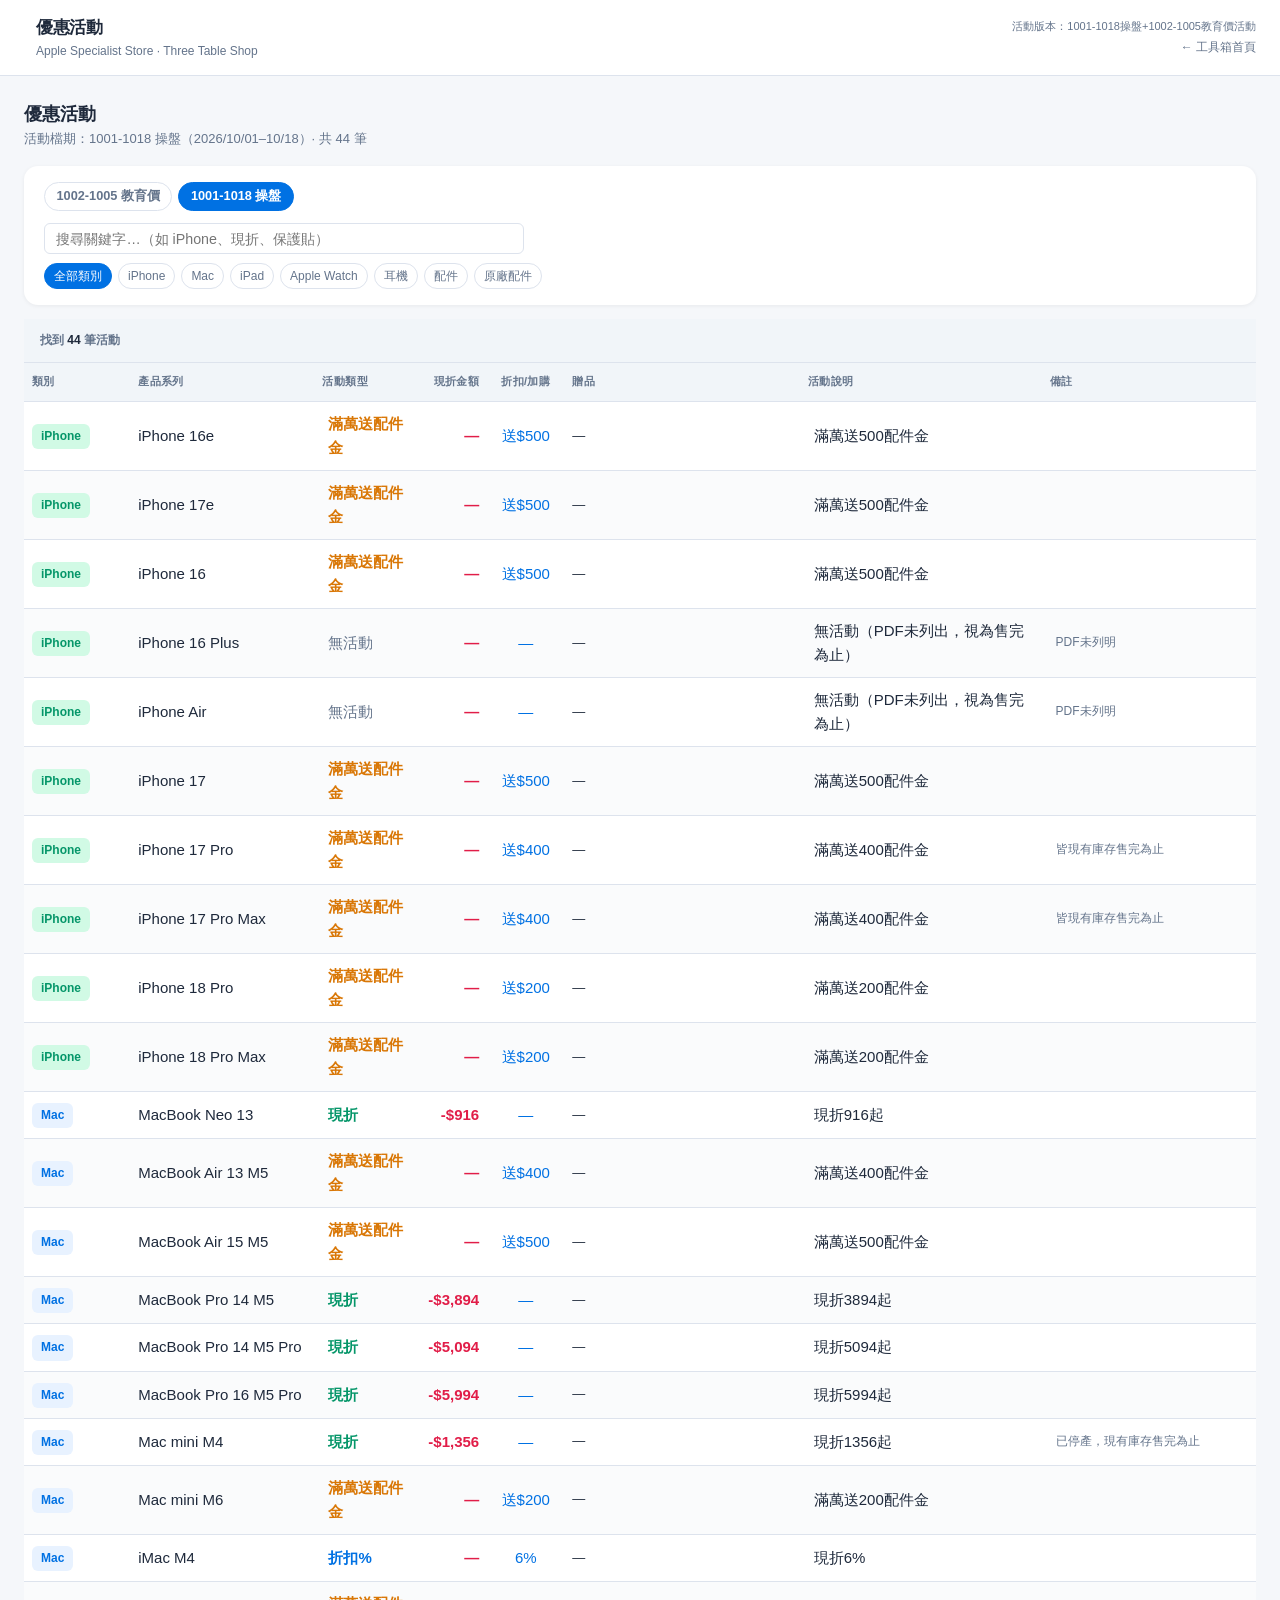
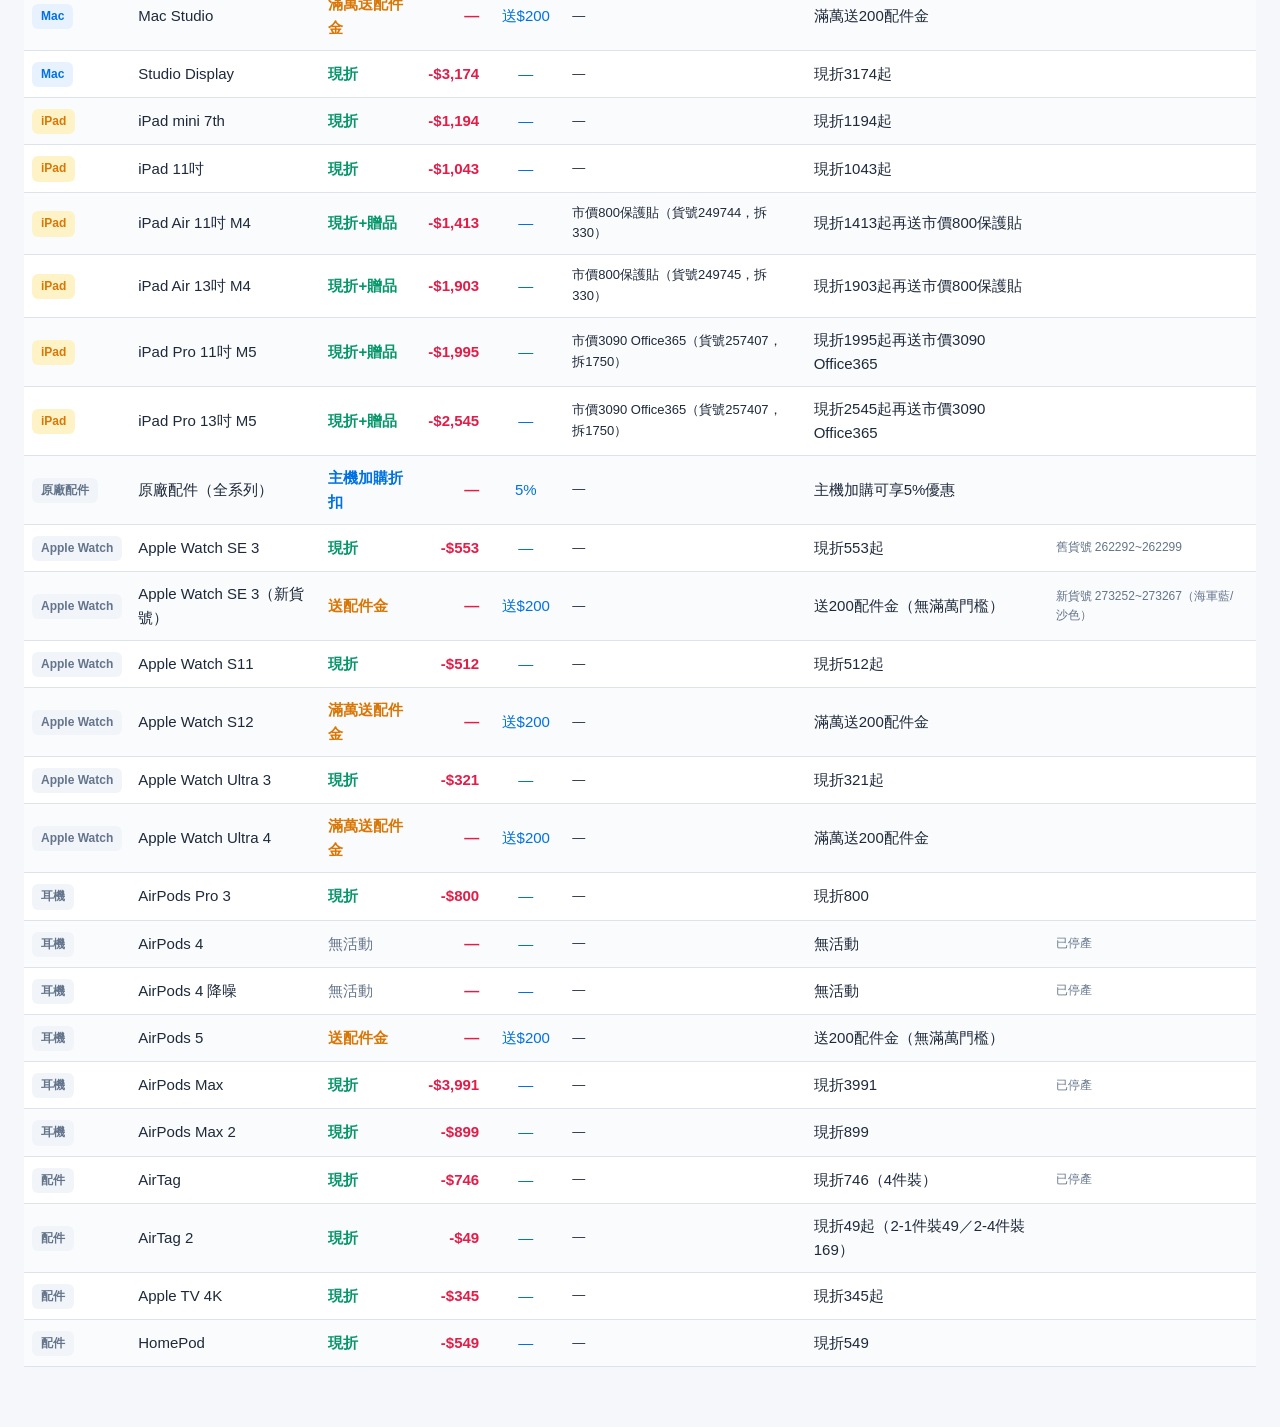
==== activity.html @ 80ce28b4 "活動頁切換檔期加入輕量淡入過場" ====
<!DOCTYPE html>
<html lang="zh-TW">
<head>
<meta charset="UTF-8">
<meta name="viewport" content="width=device-width, initial-scale=1.0">
<title>優惠活動</title>
<link rel="stylesheet" href="shared/style.css">
<style>
@keyframes actIn{from{opacity:0;transform:translateY(6px)}to{opacity:1;transform:none}}
.act-in{animation:actIn .25s ease-out}
@media (prefers-reduced-motion:reduce){.act-in{animation:none}}
</style>
</head>
<body>

<div class="hdr">
  <div class="hdr-left">
    <span class="hdr-logo"></span>
    <div>
      <div class="hdr-title">優惠活動</div>
      <div class="hdr-sub">Apple Specialist Store · Three Table Shop</div>
    </div>
  </div>
  <div class="hdr-right">
    <div class="hdr-updated" id="activity-updated"></div>
    <a href="index.html" class="hdr-date" style="text-decoration:none">← 工具箱首頁</a>
  </div>
</div>

<div class="main" id="mc"></div>

<script>
let activityQuery = '';
let activityCat = 'all';
let activityPeriod = 'A';

const ACTIVITY_VERSION = '1001-1018操盤+1002-1005教育價活動';
document.getElementById('activity-updated').textContent = '活動版本：' + ACTIVITY_VERSION;

const ACTIVITY_PERIODS = [
  {key:'B', label:'1002-1005 教育價', range:'2026/10/02–10/05'},
  {key:'A', label:'1001-1018 操盤', range:'2026/10/01–10/18'},
];

const ACTIVITY_ITEMS = [
  // ══ 1001-1018 操盤（period A）══
  {period:'A', cat:'iPhone', series:'iPhone 16e', type:'滿萬送配件金', discount:null, pct:null, giftAmt:500, gift:null, desc:'滿萬送500配件金', note:null},
  {period:'A', cat:'iPhone', series:'iPhone 17e', type:'滿萬送配件金', discount:null, pct:null, giftAmt:500, gift:null, desc:'滿萬送500配件金', note:null},
  {period:'A', cat:'iPhone', series:'iPhone 16', type:'滿萬送配件金', discount:null, pct:null, giftAmt:500, gift:null, desc:'滿萬送500配件金', note:null},
  {period:'A', cat:'iPhone', series:'iPhone 16 Plus', type:'無活動', discount:null, pct:null, giftAmt:null, gift:null, desc:'無活動（PDF未列出，視為售完為止）', note:'PDF未列明'},
  {period:'A', cat:'iPhone', series:'iPhone Air', type:'無活動', discount:null, pct:null, giftAmt:null, gift:null, desc:'無活動（PDF未列出，視為售完為止）', note:'PDF未列明'},
  {period:'A', cat:'iPhone', series:'iPhone 17', type:'滿萬送配件金', discount:null, pct:null, giftAmt:500, gift:null, desc:'滿萬送500配件金', note:null},
  {period:'A', cat:'iPhone', series:'iPhone 17 Pro', type:'滿萬送配件金', discount:null, pct:null, giftAmt:400, gift:null, desc:'滿萬送400配件金', note:'皆現有庫存售完為止'},
  {period:'A', cat:'iPhone', series:'iPhone 17 Pro Max', type:'滿萬送配件金', discount:null, pct:null, giftAmt:400, gift:null, desc:'滿萬送400配件金', note:'皆現有庫存售完為止'},
  {period:'A', cat:'iPhone', series:'iPhone 18 Pro', type:'滿萬送配件金', discount:null, pct:null, giftAmt:200, gift:null, desc:'滿萬送200配件金', note:null},
  {period:'A', cat:'iPhone', series:'iPhone 18 Pro Max', type:'滿萬送配件金', discount:null, pct:null, giftAmt:200, gift:null, desc:'滿萬送200配件金', note:null},
  {period:'A', cat:'Mac', series:'MacBook Neo 13', type:'現折', discount:916, pct:null, giftAmt:null, gift:null, desc:'現折916起', note:null},
  {period:'A', cat:'Mac', series:'MacBook Air 13 M5', type:'滿萬送配件金', discount:null, pct:null, giftAmt:400, gift:null, desc:'滿萬送400配件金', note:null},
  {period:'A', cat:'Mac', series:'MacBook Air 15 M5', type:'滿萬送配件金', discount:null, pct:null, giftAmt:500, gift:null, desc:'滿萬送500配件金', note:null},
  {period:'A', cat:'Mac', series:'MacBook Pro 14 M5', type:'現折', discount:3894, pct:null, giftAmt:null, gift:null, desc:'現折3894起', note:null},
  {period:'A', cat:'Mac', series:'MacBook Pro 14 M5 Pro', type:'現折', discount:5094, pct:null, giftAmt:null, gift:null, desc:'現折5094起', note:null},
  {period:'A', cat:'Mac', series:'MacBook Pro 16 M5 Pro', type:'現折', discount:5994, pct:null, giftAmt:null, gift:null, desc:'現折5994起', note:null},
  {period:'A', cat:'Mac', series:'Mac mini M4', type:'現折', discount:1356, pct:null, giftAmt:null, gift:null, desc:'現折1356起', note:'已停產，現有庫存售完為止'},
  {period:'A', cat:'Mac', series:'Mac mini M6', type:'滿萬送配件金', discount:null, pct:null, giftAmt:200, gift:null, desc:'滿萬送200配件金', note:null},
  {period:'A', cat:'Mac', series:'iMac M4', type:'折扣%', discount:null, pct:'6%', giftAmt:null, gift:null, desc:'現折6%', note:null},
  {period:'A', cat:'Mac', series:'Mac Studio', type:'滿萬送配件金', discount:null, pct:null, giftAmt:200, gift:null, desc:'滿萬送200配件金', note:null},
  {period:'A', cat:'Mac', series:'Studio Display', type:'現折', discount:3174, pct:null, giftAmt:null, gift:null, desc:'現折3174起', note:null},
  {period:'A', cat:'iPad', series:'iPad mini 7th', type:'現折', discount:1194, pct:null, giftAmt:null, gift:null, desc:'現折1194起', note:null},
  {period:'A', cat:'iPad', series:'iPad 11吋', type:'現折', discount:1043, pct:null, giftAmt:null, gift:null, desc:'現折1043起', note:null},
  {period:'A', cat:'iPad', series:'iPad Air 11吋 M4', type:'現折+贈品', discount:1413, pct:null, giftAmt:null, gift:'市價800保護貼（貨號249744，拆330）', desc:'現折1413起再送市價800保護貼', note:null},
  {period:'A', cat:'iPad', series:'iPad Air 13吋 M4', type:'現折+贈品', discount:1903, pct:null, giftAmt:null, gift:'市價800保護貼（貨號249745，拆330）', desc:'現折1903起再送市價800保護貼', note:null},
  {period:'A', cat:'iPad', series:'iPad Pro 11吋 M5', type:'現折+贈品', discount:1995, pct:null, giftAmt:null, gift:'市價3090 Office365（貨號257407，拆1750）', desc:'現折1995起再送市價3090 Office365', note:null},
  {period:'A', cat:'iPad', series:'iPad Pro 13吋 M5', type:'現折+贈品', discount:2545, pct:null, giftAmt:null, gift:'市價3090 Office365（貨號257407，拆1750）', desc:'現折2545起再送市價3090 Office365', note:null},
  {period:'A', cat:'原廠配件', series:'原廠配件（全系列）', type:'主機加購折扣', discount:null, pct:'5%', giftAmt:null, gift:null, desc:'主機加購可享5%優惠', note:null},
  {period:'A', cat:'Apple Watch', series:'Apple Watch SE 3', type:'現折', discount:553, pct:null, giftAmt:null, gift:null, desc:'現折553起', note:'舊貨號 262292~262299'},
  {period:'A', cat:'Apple Watch', series:'Apple Watch SE 3（新貨號）', type:'送配件金', discount:null, pct:null, giftAmt:200, gift:null, desc:'送200配件金（無滿萬門檻）', note:'新貨號 273252~273267（海軍藍/沙色）'},
  {period:'A', cat:'Apple Watch', series:'Apple Watch S11', type:'現折', discount:512, pct:null, giftAmt:null, gift:null, desc:'現折512起', note:null},
  {period:'A', cat:'Apple Watch', series:'Apple Watch S12', type:'滿萬送配件金', discount:null, pct:null, giftAmt:200, gift:null, desc:'滿萬送200配件金', note:null},
  {period:'A', cat:'Apple Watch', series:'Apple Watch Ultra 3', type:'現折', discount:321, pct:null, giftAmt:null, gift:null, desc:'現折321起', note:null},
  {period:'A', cat:'Apple Watch', series:'Apple Watch Ultra 4', type:'滿萬送配件金', discount:null, pct:null, giftAmt:200, gift:null, desc:'滿萬送200配件金', note:null},
  {period:'A', cat:'耳機', series:'AirPods Pro 3', type:'現折', discount:800, pct:null, giftAmt:null, gift:null, desc:'現折800', note:null},
  {period:'A', cat:'耳機', series:'AirPods 4', type:'無活動', discount:null, pct:null, giftAmt:null, gift:null, desc:'無活動', note:'已停產'},
  {period:'A', cat:'耳機', series:'AirPods 4 降噪', type:'無活動', discount:null, pct:null, giftAmt:null, gift:null, desc:'無活動', note:'已停產'},
  {period:'A', cat:'耳機', series:'AirPods 5', type:'送配件金', discount:null, pct:null, giftAmt:200, gift:null, desc:'送200配件金（無滿萬門檻）', note:null},
  {period:'A', cat:'耳機', series:'AirPods Max', type:'現折', discount:3991, pct:null, giftAmt:null, gift:null, desc:'現折3991', note:'已停產'},
  {period:'A', cat:'耳機', series:'AirPods Max 2', type:'現折', discount:899, pct:null, giftAmt:null, gift:null, desc:'現折899', note:null},
  {period:'A', cat:'配件', series:'AirTag', type:'現折', discount:746, pct:null, giftAmt:null, gift:null, desc:'現折746（4件裝）', note:'已停產'},
  {period:'A', cat:'配件', series:'AirTag 2', type:'現折', discount:49, pct:null, giftAmt:null, gift:null, desc:'現折49起（2-1件裝49／2-4件裝169）', note:null},
  {period:'A', cat:'配件', series:'Apple TV 4K', type:'現折', discount:345, pct:null, giftAmt:null, gift:null, desc:'現折345起', note:null},
  {period:'A', cat:'配件', series:'HomePod', type:'現折', discount:549, pct:null, giftAmt:null, gift:null, desc:'現折549', note:null},
  // ══ 1002-1005 教育價活動（period B）══
  {period:'B', cat:'Mac', series:'MacBook Neo 13', type:'折扣%', discount:null, pct:'5%', giftAmt:null, gift:null, desc:'現折5%', note:null},
  {period:'B', cat:'Mac', series:'MacBook Air 13 M5', type:'折扣%', discount:null, pct:'4%', giftAmt:null, gift:null, desc:'現折4%', note:null},
  {period:'B', cat:'Mac', series:'MacBook Air 15 M5', type:'折扣%', discount:null, pct:'5%', giftAmt:null, gift:null, desc:'現折5%', note:null},
  {period:'B', cat:'Mac', series:'MacBook Pro 14 M5', type:'現折', discount:4543, pct:null, giftAmt:null, gift:null, desc:'現折4543起', note:null},
  {period:'B', cat:'Mac', series:'MacBook Pro 14 M5 Pro', type:'現折', discount:5943, pct:null, giftAmt:null, gift:null, desc:'現折5943起', note:null},
  {period:'B', cat:'Mac', series:'MacBook Pro 16 M5 Pro', type:'現折', discount:6993, pct:null, giftAmt:null, gift:null, desc:'現折6993起', note:null},
  {period:'B', cat:'Mac', series:'Mac mini M4', type:'現折', discount:2034, pct:null, giftAmt:null, gift:null, desc:'現折2034起', note:'已停產，現有庫存售完為止'},
  {period:'B', cat:'Mac', series:'Mac mini M6', type:'滿萬送配件金', discount:null, pct:null, giftAmt:500, gift:null, desc:'滿萬送500配件金', note:null},
  {period:'B', cat:'Mac', series:'iMac M4', type:'折扣%', discount:null, pct:'7%', giftAmt:null, gift:null, desc:'現折7%', note:null},
  {period:'B', cat:'Mac', series:'Mac Studio', type:'滿萬送配件金', discount:null, pct:null, giftAmt:500, gift:null, desc:'滿萬送500配件金', note:null},
  {period:'B', cat:'Mac', series:'Studio Display', type:'現折', discount:3703, pct:null, giftAmt:null, gift:null, desc:'現折3703起', note:null},
  {period:'B', cat:'iPad', series:'iPad mini 7th', type:'現折', discount:1393, pct:null, giftAmt:null, gift:null, desc:'現折1393起', note:null},
  {period:'B', cat:'iPad', series:'iPad 11吋', type:'現折', discount:1192, pct:null, giftAmt:null, gift:null, desc:'現折1192起', note:null},
  {period:'B', cat:'iPad', series:'iPad Air 11吋 M4', type:'現折', discount:1743, pct:null, giftAmt:null, gift:null, desc:'現折1743起', note:null},
  {period:'B', cat:'iPad', series:'iPad Air 13吋 M4', type:'現折', discount:2233, pct:null, giftAmt:null, gift:null, desc:'現折2233起', note:null},
  {period:'B', cat:'iPad', series:'iPad Pro 11吋 M5', type:'現折', discount:2793, pct:null, giftAmt:null, gift:null, desc:'現折2793起', note:null},
  {period:'B', cat:'iPad', series:'iPad Pro 13吋 M5', type:'現折', discount:3563, pct:null, giftAmt:null, gift:null, desc:'現折3563起', note:null},
  {period:'B', cat:'原廠配件', series:'原廠配件（全系列）', type:'主機加購折扣', discount:null, pct:'7%', giftAmt:null, gift:null, desc:'主機加購可享7%優惠', note:null},
  {period:'B', cat:'Apple Watch', series:'Apple Watch SE 3', type:'現折', discount:632, pct:null, giftAmt:null, gift:null, desc:'現折632起', note:'舊貨號 262292~262298'},
  {period:'B', cat:'Apple Watch', series:'Apple Watch SE 3（新貨號）', type:'現折', discount:237, pct:null, giftAmt:null, gift:null, desc:'現折237起', note:'新貨號 273252~273267（海軍藍/沙色）'},
  {period:'B', cat:'Apple Watch', series:'Apple Watch S11', type:'現折', discount:512, pct:null, giftAmt:null, gift:null, desc:'現折512起', note:null},
  {period:'B', cat:'Apple Watch', series:'Apple Watch S12', type:'滿萬送配件金', discount:null, pct:null, giftAmt:500, gift:null, desc:'滿萬送500配件金', note:null},
  {period:'B', cat:'Apple Watch', series:'Apple Watch Ultra 3', type:'現折', discount:321, pct:null, giftAmt:null, gift:null, desc:'現折321起', note:null},
  {period:'B', cat:'Apple Watch', series:'Apple Watch Ultra 4', type:'滿萬送配件金', discount:null, pct:null, giftAmt:500, gift:null, desc:'滿萬送500配件金', note:null},
  {period:'B', cat:'耳機', series:'AirPods Pro 3', type:'現折', discount:800, pct:null, giftAmt:null, gift:null, desc:'現折800', note:null},
  {period:'B', cat:'耳機', series:'AirPods 4', type:'無活動', discount:null, pct:null, giftAmt:null, gift:null, desc:'無活動', note:'已停產'},
  {period:'B', cat:'耳機', series:'AirPods 4 降噪', type:'無活動', discount:null, pct:null, giftAmt:null, gift:null, desc:'無活動', note:'已停產'},
  {period:'B', cat:'耳機', series:'AirPods 5', type:'送配件金', discount:null, pct:null, giftAmt:200, gift:null, desc:'送200配件金（無滿萬門檻）', note:null},
  {period:'B', cat:'耳機', series:'AirPods Max', type:'現折', discount:3991, pct:null, giftAmt:null, gift:null, desc:'現折3991', note:'已停產'},
  {period:'B', cat:'耳機', series:'AirPods Max 2', type:'現折', discount:899, pct:null, giftAmt:null, gift:null, desc:'現折899', note:null},
  {period:'B', cat:'配件', series:'AirTag', type:'現折', discount:746, pct:null, giftAmt:null, gift:null, desc:'現折746（4件裝）', note:'已停產'},
  {period:'B', cat:'配件', series:'AirTag 2', type:'現折', discount:49, pct:null, giftAmt:null, gift:null, desc:'現折49起（2-1件裝49／2-4件裝169）', note:null},
  {period:'B', cat:'配件', series:'Apple TV 4K', type:'現折', discount:345, pct:null, giftAmt:null, gift:null, desc:'現折345起', note:null},
  {period:'B', cat:'配件', series:'HomePod', type:'現折', discount:549, pct:null, giftAmt:null, gift:null, desc:'現折549', note:null},
];
function updateActivityResults(){
  const q = activityQuery.toLowerCase();
  const filtered = ACTIVITY_ITEMS.filter(a => {
    if(a.period !== activityPeriod) return false;
    if(activityCat !== 'all' && a.cat !== activityCat) return false;
    if(!q) return true;
    return [a.cat, a.series, a.type, a.desc, a.note||'', a.gift||''].some(v => v.toLowerCase().includes(q));
  });
  const catBadge = {
    'iPhone':'badge-green','Mac':'badge-blue','iPad':'badge-orange',
    'Apple Watch':'badge-gray','耳機':'badge-gray','配件':'badge-gray','原廠配件':'badge-gray'
  };
  const typeStyle = t => {
    if(t==='暫無交期'||t==='已售完不接客訂') return 'color:var(--red);font-weight:700';
    if(t==='無活動')   return 'color:var(--gray)';
    if(t==='現折'||t==='現折+贈品') return 'color:var(--green);font-weight:700';
    if(t.startsWith('折扣%')||t==='主機加購折扣') return 'color:var(--blue);font-weight:700';
    if(t==='滿萬送配件金'||t==='送配件金') return 'color:var(--orange);font-weight:700';
    if(t==='降價出清') return 'color:var(--gray);font-weight:700';
    return '';
  };
  const rows = filtered.map((a,i)=>`
    <tr class="search-row" style="border-bottom:1px solid var(--border);background:${i%2===0?'var(--white)':'#fafbfc'}" onmouseover="this.style.background='var(--blue-bg)'" onmouseout="this.style.background='${i%2===0?'var(--white)':'#fafbfc'}'">
      <td data-label="類別" style="padding:10px 8px;white-space:nowrap"><span class="badge ${catBadge[a.cat]||'badge-gray'}">${a.cat}</span></td>
      <td data-label="產品系列" style="padding:10px 8px;font-weight:500">${a.series}</td>
      <td data-label="活動類型" style="padding:10px 14px;${typeStyle(a.type)}">${a.type}</td>
      <td data-label="現折金額" style="padding:10px 8px;text-align:right;font-weight:700;color:var(--red);white-space:nowrap">${a.discount?'-$'+a.discount.toLocaleString():'—'}</td>
      <td data-label="折扣/加購" style="padding:10px 14px;color:var(--blue);text-align:center">${a.pct||(a.giftAmt?'送$'+a.giftAmt:'—')}</td>
      <td data-label="贈品" style="padding:10px 8px;font-size:13px;color:var(--text)">${a.gift||'—'}</td>
      <td data-label="活動說明" style="padding:10px 14px;color:var(--text)">${a.desc}</td>
      <td data-label="備註" style="padding:10px 14px;font-size:12px;color:var(--gray)">${a.note||''}</td>
    </tr>`).join('');
  const el = document.getElementById('activity-results');
  if(!el) return;
  el.innerHTML = filtered.length===0
    ? '<div class="empty">無符合條件的活動</div>'
    : `<div style="padding:12px 16px;background:var(--light);border-bottom:1px solid var(--border);font-size:12px;color:var(--gray);font-weight:600">找到 <span style="color:var(--text)">${filtered.length}</span> 筆活動</div>
    <div class="search-table-wrap" style="overflow-x:auto">
      <table class="search-table" style="width:100%;border-collapse:collapse;font-size:15px">
        <thead>
          <tr style="background:var(--light);border-bottom:1px solid var(--border)">
            <th style="padding:10px 8px;text-align:left;font-weight:700;font-size:11px;color:var(--gray);text-transform:uppercase;letter-spacing:.4px;white-space:nowrap">類別</th>
            <th style="padding:10px 8px;text-align:left;font-weight:700;font-size:11px;color:var(--gray);text-transform:uppercase;letter-spacing:.4px">產品系列</th>
            <th style="padding:10px 8px;text-align:left;font-weight:700;font-size:11px;color:var(--gray);text-transform:uppercase;letter-spacing:.4px;white-space:nowrap">活動類型</th>
            <th style="padding:10px 8px;text-align:right;font-weight:700;font-size:11px;color:var(--gray);text-transform:uppercase;letter-spacing:.4px;white-space:nowrap">現折金額</th>
            <th style="padding:10px 14px;text-align:center;font-weight:700;font-size:11px;color:var(--gray);text-transform:uppercase;letter-spacing:.4px;white-space:nowrap">折扣/加購</th>
            <th style="padding:10px 8px;text-align:left;font-weight:700;font-size:11px;color:var(--gray);text-transform:uppercase;letter-spacing:.4px">贈品</th>
            <th style="padding:10px 8px;text-align:left;font-weight:700;font-size:11px;color:var(--gray);text-transform:uppercase;letter-spacing:.4px">活動說明</th>
            <th style="padding:10px 8px;text-align:left;font-weight:700;font-size:11px;color:var(--gray);text-transform:uppercase;letter-spacing:.4px">備註</th>
          </tr>
        </thead>
        <tbody>${rows}</tbody>
      </table>
    </div>`;
}

function renderActivity(){
  const cats = ['all','iPhone','Mac','iPad','Apple Watch','耳機','配件','原廠配件'];
  const curPeriod = ACTIVITY_PERIODS.find(p=>p.key===activityPeriod);
  document.getElementById('mc').innerHTML = `
    <div class="sec-hdr"><div>
      <div class="sec-title">優惠活動</div>
      <div class="sec-sub">活動檔期：${curPeriod.label}（${curPeriod.range}）· 共 ${ACTIVITY_ITEMS.filter(a=>a.period===activityPeriod).length} 筆</div>
    </div></div>
    <div class="card" style="padding:16px 20px">
      <div style="display:flex;flex-wrap:wrap;gap:.4em;margin-bottom:.8em">
        ${ACTIVITY_PERIODS.map(p=>`<button
          onclick="activityPeriod='${p.key}';renderActivity()"
          style="padding:.4em .9em;font-size:.85em;font-weight:700;border:1.5px solid ${p.key===activityPeriod?'var(--blue)':'var(--border)'};border-radius:20px;background:${p.key===activityPeriod?'var(--blue)':'var(--white)'};color:${p.key===activityPeriod?'#fff':'var(--gray)'};cursor:pointer;white-space:nowrap">
          ${p.label}
        </button>`).join('')}
      </div>
      <input id="act-search" type="text" placeholder="搜尋關鍵字…（如 iPhone、現折、保護貼）"
        style="width:100%;max-width:480px;padding:.45em .8em;border:1px solid var(--border);border-radius:6px;font-size:.95em;box-sizing:border-box;outline:none"
        value="${activityQuery}"
        oninput="activityQuery=this.value;updateActivityResults()">
      <div style="margin-top:.6em;display:flex;flex-wrap:wrap;gap:.4em">
        ${cats.map(c=>`<button
          onclick="activityCat='${c}';document.querySelectorAll('.act-cat-btn').forEach(b=>{b.style.borderColor='var(--border)';b.style.background='var(--white)';b.style.color='var(--gray)'});this.style.borderColor='var(--blue)';this.style.background='var(--blue)';this.style.color='#fff';updateActivityResults()"
          class="act-cat-btn"
          style="padding:.3em .75em;font-size:.8em;border:1px solid ${c===activityCat?'var(--blue)':'var(--border)'};border-radius:20px;background:${c===activityCat?'var(--blue)':'var(--white)'};color:${c===activityCat?'#fff':'var(--gray)'};cursor:pointer;white-space:nowrap">
          ${c==='all'?'全部類別':c}
        </button>`).join('')}
      </div>
    </div>
    <div id="activity-results"></div>`;
  updateActivityResults();
  const _r=document.getElementById('activity-results');
  if(_r){_r.classList.remove('act-in');void _r.offsetWidth;_r.classList.add('act-in')}
}



renderActivity();
</script>
</body>
</html>
---- shared/style.css ----
:root {
  --bg: #f5f7fa;
  --white: #ffffff;
  --text: #1e293b;
  --gray: #64748b;
  --border: #dde3ed;
  --light: #f1f5f9;
  --blue: #0071e3;
  --blue-bg: #e8f2ff;
  --green: #059669;
  --green-bg: #d1fae5;
  --red: #e11d48;
  --red-bg: #ffe4e6;
  --orange: #d97706;
  --orange-bg: #fef3c7;
}
*{box-sizing:border-box;margin:0;padding:0}
body{font-family:-apple-system,BlinkMacSystemFont,"SF Pro Text","Helvetica Neue",sans-serif;background:var(--bg);color:var(--text);font-size:15px;line-height:1.6}

/* Header */
.hdr{background:rgba(255,255,255,.92);backdrop-filter:blur(20px);-webkit-backdrop-filter:blur(20px);border-bottom:1px solid var(--border);padding:14px 24px;display:flex;align-items:center;justify-content:space-between;position:sticky;top:0;z-index:100}
.hdr-left{display:flex;align-items:center;gap:12px}
.hdr-logo{font-size:22px;line-height:1}
.hdr-title{font-size:17px;font-weight:700;letter-spacing:-.3px}
.hdr-sub{font-size:12px;color:var(--gray);margin-top:1px}
.hdr-date{font-size:12px;color:var(--gray)}
.hdr-right{display:flex;flex-direction:column;align-items:flex-end;gap:3px}
.hdr-updated{font-size:11px;color:var(--gray)}

/* Main */
.main{max-width:1600px;margin:0 auto;padding:24px 24px 60px}

/* Section header */
.sec-hdr{display:flex;align-items:center;gap:10px;margin-bottom:16px}
.sec-title{font-size:18px;font-weight:700}
.sec-sub{font-size:13px;color:var(--gray)}

/* Cards */
.card{background:var(--white);border-radius:14px;padding:20px 22px;box-shadow:0 1px 4px rgba(0,0,0,.06);margin-bottom:14px}
.card-title{font-size:14px;font-weight:700;margin-bottom:14px;display:flex;align-items:center;gap:8px}
.card-title-icon{width:28px;height:28px;border-radius:8px;display:flex;align-items:center;justify-content:center;font-size:15px;flex-shrink:0}

/* Badge */
.badge{display:inline-flex;align-items:center;gap:4px;padding:3px 9px;border-radius:6px;font-size:12px;font-weight:600}
.badge-green{background:var(--green-bg);color:var(--green)}
.badge-red{background:var(--red-bg);color:var(--red)}
.badge-blue{background:var(--blue-bg);color:var(--blue)}
.badge-orange{background:var(--orange-bg);color:var(--orange)}
.badge-gray{background:var(--light);color:var(--gray)}

/* File card (used by security.html Google Drive link) */
.file-card{display:flex;align-items:center;gap:14px;padding:14px 18px;background:var(--white);border-radius:12px;border:1.5px solid var(--border);margin-bottom:10px;text-decoration:none;color:var(--text);transition:border-color .13s}
.file-card:hover{border-color:var(--blue)}
.file-icon{font-size:28px;flex-shrink:0}
.file-info{flex:1}
.file-name{font-size:14px;font-weight:600}
.file-desc{font-size:12px;color:var(--gray);margin-top:2px}
.file-size{font-size:11px;color:var(--gray);flex-shrink:0}

/* Planogram / expandable image cards */
.plan-card{background:var(--white);border-radius:14px;overflow:hidden;box-shadow:0 1px 4px rgba(0,0,0,.06);margin-bottom:10px}
.plan-hdr{display:flex;align-items:center;justify-content:space-between;padding:14px 20px;cursor:pointer;user-select:none;border-bottom:1px solid var(--border)}
.plan-hdr:hover{background:var(--light)}
.plan-label{font-size:14px;font-weight:700}
.plan-toggle{font-size:12px;color:var(--gray)}
.plan-body{padding:0}
.plan-img{width:100%;display:block;image-rendering:auto}
.plan-ctrl{display:flex;align-items:center;gap:8px;margin-bottom:14px}
.plan-ctrl label{font-size:12px;font-weight:600;color:var(--gray)}
.plan-ctrl select{padding:6px 12px;border-radius:20px;border:1.5px solid var(--border);background:var(--white);color:var(--text);font-size:12px;font-weight:600;font-family:inherit;cursor:pointer}
.btn-sm{padding:6px 14px;border-radius:20px;border:1.5px solid var(--border);background:var(--white);color:var(--text);font-size:12px;font-weight:600;cursor:pointer;font-family:inherit;transition:all .13s}
.btn-sm:hover{background:var(--light)}

.empty{text-align:center;padding:40px;color:var(--gray);font-size:14px}

.upload-overlay{position:fixed;inset:0;background:rgba(0,0,0,.4);display:flex;align-items:center;justify-content:center;z-index:200;padding:20px}
.upload-modal{background:var(--white);border-radius:16px;padding:24px;max-width:560px;width:100%;max-height:85vh;overflow-y:auto}
.upload-modal-title{font-size:15px;font-weight:700;margin-bottom:16px}
.upload-row{display:flex;flex-direction:column;gap:6px;margin-bottom:12px}
.upload-row label{font-size:12px;font-weight:600;color:var(--gray)}
.upload-row input[type="password"]{padding:10px 12px;border-radius:10px;border:1.5px solid var(--border);font-size:14px;font-family:inherit}
.upload-msg{font-size:12px;color:var(--gray);min-height:16px;margin-bottom:10px}
.upload-slot{display:flex;align-items:center;justify-content:space-between;gap:10px;padding:10px 0;border-bottom:1px solid var(--light)}
.upload-slot-label{font-size:12.5px;flex:1}
.upload-slot input[type="file"]{font-size:11px;max-width:150px}
.upload-thumb{width:64px;height:64px;object-fit:cover;border-radius:8px;border:1px solid var(--border);flex-shrink:0}
.upload-zone-input{flex:1;padding:8px 10px;border-radius:8px;border:1.5px solid var(--border);font-size:12.5px;font-family:inherit}
.upload-skip-label{font-size:11px;color:var(--gray);display:flex;align-items:center;gap:4px;flex-shrink:0;white-space:nowrap}
.upload-actions{display:flex;justify-content:flex-end;gap:8px;margin-top:14px}
.search-thead-th{background:var(--light)}

/* Entry page (toolbox home) */
.entry-grid{display:grid;grid-template-columns:repeat(auto-fill,minmax(260px,1fr));gap:16px}
.entry-card{display:block;background:var(--white);border-radius:16px;padding:22px;box-shadow:0 1px 4px rgba(0,0,0,.06);text-decoration:none;color:var(--text);border:1.5px solid transparent;transition:all .15s}
.entry-card:hover{border-color:var(--blue);transform:translateY(-2px)}
.entry-icon{font-size:30px;margin-bottom:12px}
.entry-title{font-size:16px;font-weight:700;margin-bottom:6px}
.entry-desc{font-size:13px;color:var(--gray);line-height:1.5}

@media(max-width:768px){.main{padding:14px 12px 60px}.hdr{padding:12px 14px}.two-col-grid{grid-template-columns:1fr!important}}

/* Search results table -> stacked cards on narrow screens (手機閱讀性) */
@media(max-width:700px){
  .search-table-wrap{overflow:visible!important}
  .search-table thead{display:none!important}
  .search-table,.search-table tbody{display:block!important;width:100%!important}
  .search-table tr.search-row{display:block!important;width:100%!important;border:1px solid var(--border);border-radius:12px;margin:0 2px 12px;box-shadow:0 1px 3px rgba(0,0,0,.05);overflow:hidden;background:var(--white)!important}
  .search-table tr.search-group-row{display:block!important;width:100%!important;border:none;box-shadow:none;margin:18px 2px 8px;background:transparent!important}
  .search-table tr.search-group-row td{display:block!important;padding:4px 2px!important}
  .search-table tr.search-row td{display:flex!important;justify-content:space-between;align-items:center;gap:14px;width:100%!important;padding:11px 14px!important;border-bottom:1px solid var(--light);white-space:normal!important}
  .search-table tr.search-row td:last-child{border-bottom:none}
  .search-table tr.search-row td[data-label]::before{content:attr(data-label);font-size:11px;font-weight:700;color:var(--gray);text-transform:uppercase;letter-spacing:.4px;flex-shrink:0}
  .search-table tr.search-row td[data-label="貨號"]{font-size:17px}
  .search-table tr.search-row td[data-label="活動折扣"]{max-width:none!important;width:auto!important}
}
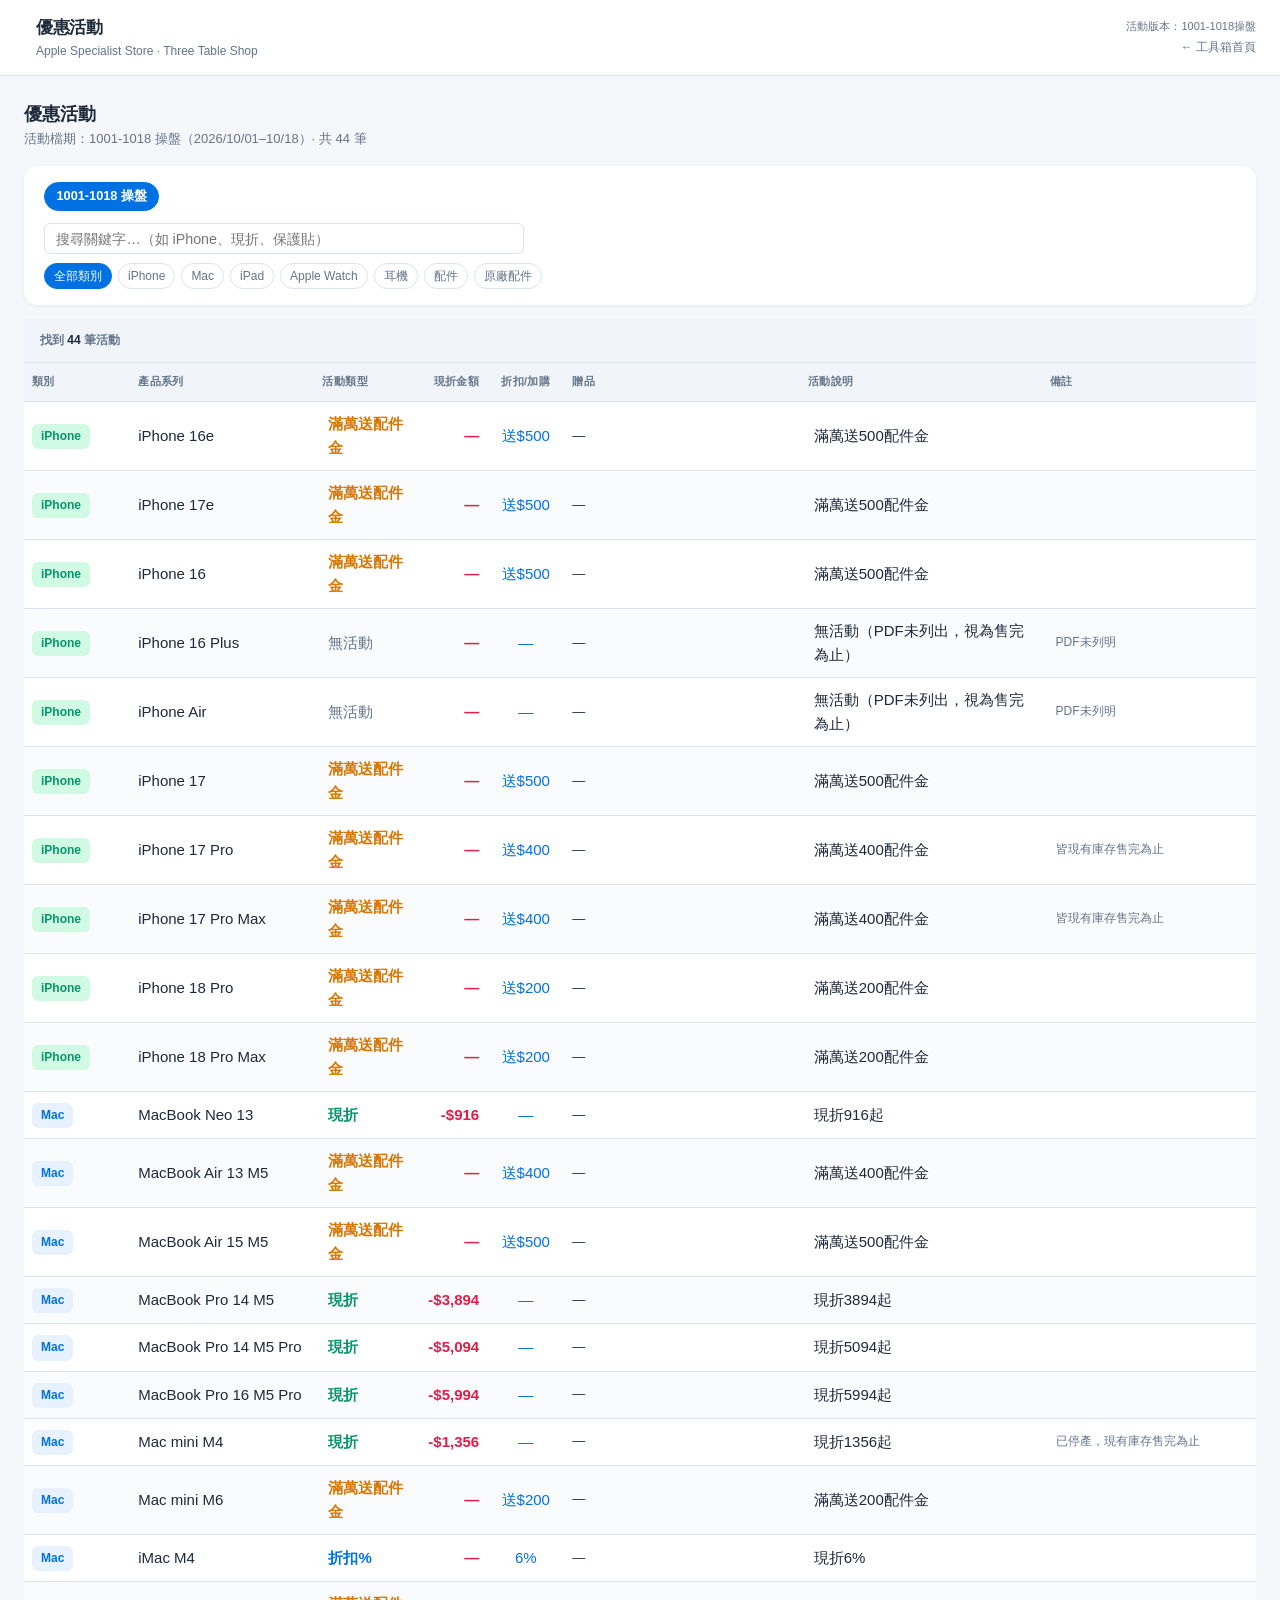
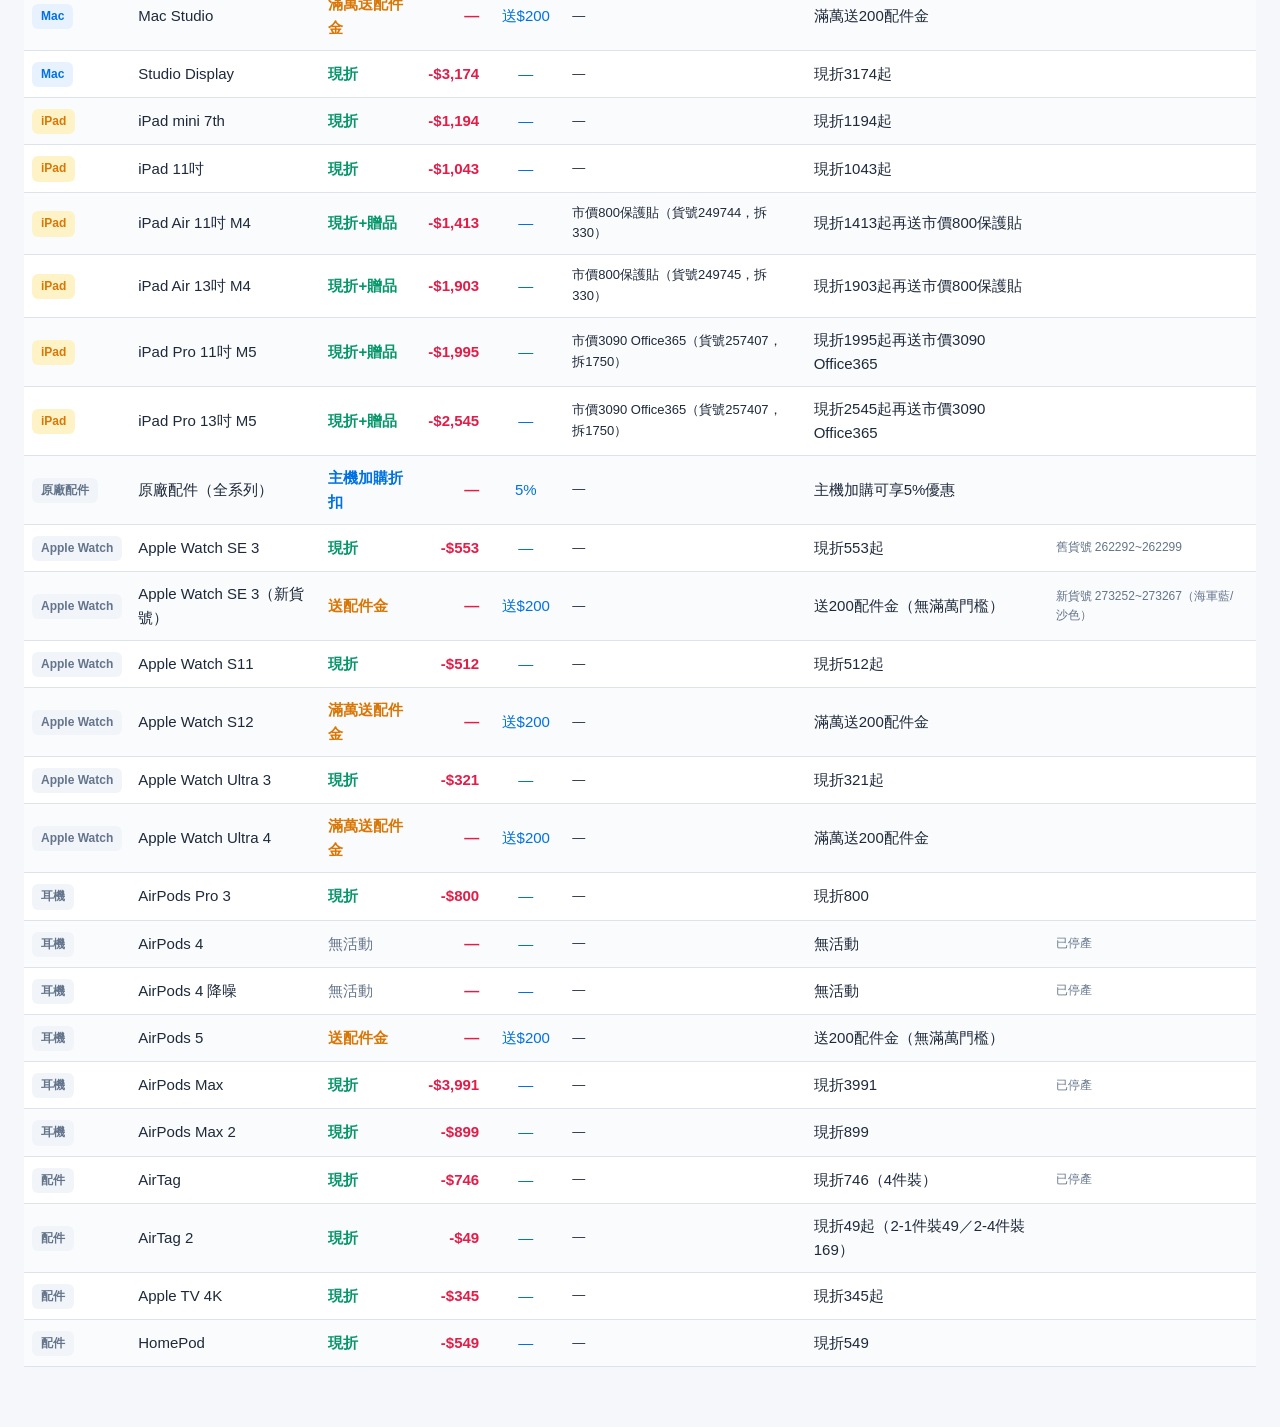
==== commit 69268921: "門市工具箱：移除已結束的 1002-1005 教育價檔期（period B） Co-Authored-By: Claude Opus 5.5 <noreply@anthropic.com>" ====
--- a/activity.html
+++ b/activity.html
@@ -34,11 +34,10 @@
 let activityCat = 'all';
 let activityPeriod = 'A';
 
-const ACTIVITY_VERSION = '1001-1018操盤+1002-1005教育價活動';
+const ACTIVITY_VERSION = '1001-1018操盤';
 document.getElementById('activity-updated').textContent = '活動版本：' + ACTIVITY_VERSION;
 
 const ACTIVITY_PERIODS = [
-  {key:'B', label:'1002-1005 教育價', range:'2026/10/02–10/05'},
   {key:'A', label:'1001-1018 操盤', range:'2026/10/01–10/18'},
 ];
 
@@ -88,41 +87,6 @@
   {period:'A', cat:'配件', series:'AirTag 2', type:'現折', discount:49, pct:null, giftAmt:null, gift:null, desc:'現折49起（2-1件裝49／2-4件裝169）', note:null},
   {period:'A', cat:'配件', series:'Apple TV 4K', type:'現折', discount:345, pct:null, giftAmt:null, gift:null, desc:'現折345起', note:null},
   {period:'A', cat:'配件', series:'HomePod', type:'現折', discount:549, pct:null, giftAmt:null, gift:null, desc:'現折549', note:null},
-  // ══ 1002-1005 教育價活動（period B）══
-  {period:'B', cat:'Mac', series:'MacBook Neo 13', type:'折扣%', discount:null, pct:'5%', giftAmt:null, gift:null, desc:'現折5%', note:null},
-  {period:'B', cat:'Mac', series:'MacBook Air 13 M5', type:'折扣%', discount:null, pct:'4%', giftAmt:null, gift:null, desc:'現折4%', note:null},
-  {period:'B', cat:'Mac', series:'MacBook Air 15 M5', type:'折扣%', discount:null, pct:'5%', giftAmt:null, gift:null, desc:'現折5%', note:null},
-  {period:'B', cat:'Mac', series:'MacBook Pro 14 M5', type:'現折', discount:4543, pct:null, giftAmt:null, gift:null, desc:'現折4543起', note:null},
-  {period:'B', cat:'Mac', series:'MacBook Pro 14 M5 Pro', type:'現折', discount:5943, pct:null, giftAmt:null, gift:null, desc:'現折5943起', note:null},
-  {period:'B', cat:'Mac', series:'MacBook Pro 16 M5 Pro', type:'現折', discount:6993, pct:null, giftAmt:null, gift:null, desc:'現折6993起', note:null},
-  {period:'B', cat:'Mac', series:'Mac mini M4', type:'現折', discount:2034, pct:null, giftAmt:null, gift:null, desc:'現折2034起', note:'已停產，現有庫存售完為止'},
-  {period:'B', cat:'Mac', series:'Mac mini M6', type:'滿萬送配件金', discount:null, pct:null, giftAmt:500, gift:null, desc:'滿萬送500配件金', note:null},
-  {period:'B', cat:'Mac', series:'iMac M4', type:'折扣%', discount:null, pct:'7%', giftAmt:null, gift:null, desc:'現折7%', note:null},
-  {period:'B', cat:'Mac', series:'Mac Studio', type:'滿萬送配件金', discount:null, pct:null, giftAmt:500, gift:null, desc:'滿萬送500配件金', note:null},
-  {period:'B', cat:'Mac', series:'Studio Display', type:'現折', discount:3703, pct:null, giftAmt:null, gift:null, desc:'現折3703起', note:null},
-  {period:'B', cat:'iPad', series:'iPad mini 7th', type:'現折', discount:1393, pct:null, giftAmt:null, gift:null, desc:'現折1393起', note:null},
-  {period:'B', cat:'iPad', series:'iPad 11吋', type:'現折', discount:1192, pct:null, giftAmt:null, gift:null, desc:'現折1192起', note:null},
-  {period:'B', cat:'iPad', series:'iPad Air 11吋 M4', type:'現折', discount:1743, pct:null, giftAmt:null, gift:null, desc:'現折1743起', note:null},
-  {period:'B', cat:'iPad', series:'iPad Air 13吋 M4', type:'現折', discount:2233, pct:null, giftAmt:null, gift:null, desc:'現折2233起', note:null},
-  {period:'B', cat:'iPad', series:'iPad Pro 11吋 M5', type:'現折', discount:2793, pct:null, giftAmt:null, gift:null, desc:'現折2793起', note:null},
-  {period:'B', cat:'iPad', series:'iPad Pro 13吋 M5', type:'現折', discount:3563, pct:null, giftAmt:null, gift:null, desc:'現折3563起', note:null},
-  {period:'B', cat:'原廠配件', series:'原廠配件（全系列）', type:'主機加購折扣', discount:null, pct:'7%', giftAmt:null, gift:null, desc:'主機加購可享7%優惠', note:null},
-  {period:'B', cat:'Apple Watch', series:'Apple Watch SE 3', type:'現折', discount:632, pct:null, giftAmt:null, gift:null, desc:'現折632起', note:'舊貨號 262292~262298'},
-  {period:'B', cat:'Apple Watch', series:'Apple Watch SE 3（新貨號）', type:'現折', discount:237, pct:null, giftAmt:null, gift:null, desc:'現折237起', note:'新貨號 273252~273267（海軍藍/沙色）'},
-  {period:'B', cat:'Apple Watch', series:'Apple Watch S11', type:'現折', discount:512, pct:null, giftAmt:null, gift:null, desc:'現折512起', note:null},
-  {period:'B', cat:'Apple Watch', series:'Apple Watch S12', type:'滿萬送配件金', discount:null, pct:null, giftAmt:500, gift:null, desc:'滿萬送500配件金', note:null},
-  {period:'B', cat:'Apple Watch', series:'Apple Watch Ultra 3', type:'現折', discount:321, pct:null, giftAmt:null, gift:null, desc:'現折321起', note:null},
-  {period:'B', cat:'Apple Watch', series:'Apple Watch Ultra 4', type:'滿萬送配件金', discount:null, pct:null, giftAmt:500, gift:null, desc:'滿萬送500配件金', note:null},
-  {period:'B', cat:'耳機', series:'AirPods Pro 3', type:'現折', discount:800, pct:null, giftAmt:null, gift:null, desc:'現折800', note:null},
-  {period:'B', cat:'耳機', series:'AirPods 4', type:'無活動', discount:null, pct:null, giftAmt:null, gift:null, desc:'無活動', note:'已停產'},
-  {period:'B', cat:'耳機', series:'AirPods 4 降噪', type:'無活動', discount:null, pct:null, giftAmt:null, gift:null, desc:'無活動', note:'已停產'},
-  {period:'B', cat:'耳機', series:'AirPods 5', type:'送配件金', discount:null, pct:null, giftAmt:200, gift:null, desc:'送200配件金（無滿萬門檻）', note:null},
-  {period:'B', cat:'耳機', series:'AirPods Max', type:'現折', discount:3991, pct:null, giftAmt:null, gift:null, desc:'現折3991', note:'已停產'},
-  {period:'B', cat:'耳機', series:'AirPods Max 2', type:'現折', discount:899, pct:null, giftAmt:null, gift:null, desc:'現折899', note:null},
-  {period:'B', cat:'配件', series:'AirTag', type:'現折', discount:746, pct:null, giftAmt:null, gift:null, desc:'現折746（4件裝）', note:'已停產'},
-  {period:'B', cat:'配件', series:'AirTag 2', type:'現折', discount:49, pct:null, giftAmt:null, gift:null, desc:'現折49起（2-1件裝49／2-4件裝169）', note:null},
-  {period:'B', cat:'配件', series:'Apple TV 4K', type:'現折', discount:345, pct:null, giftAmt:null, gift:null, desc:'現折345起', note:null},
-  {period:'B', cat:'配件', series:'HomePod', type:'現折', discount:549, pct:null, giftAmt:null, gift:null, desc:'現折549', note:null},
 ];
 function updateActivityResults(){
   const q = activityQuery.toLowerCase();
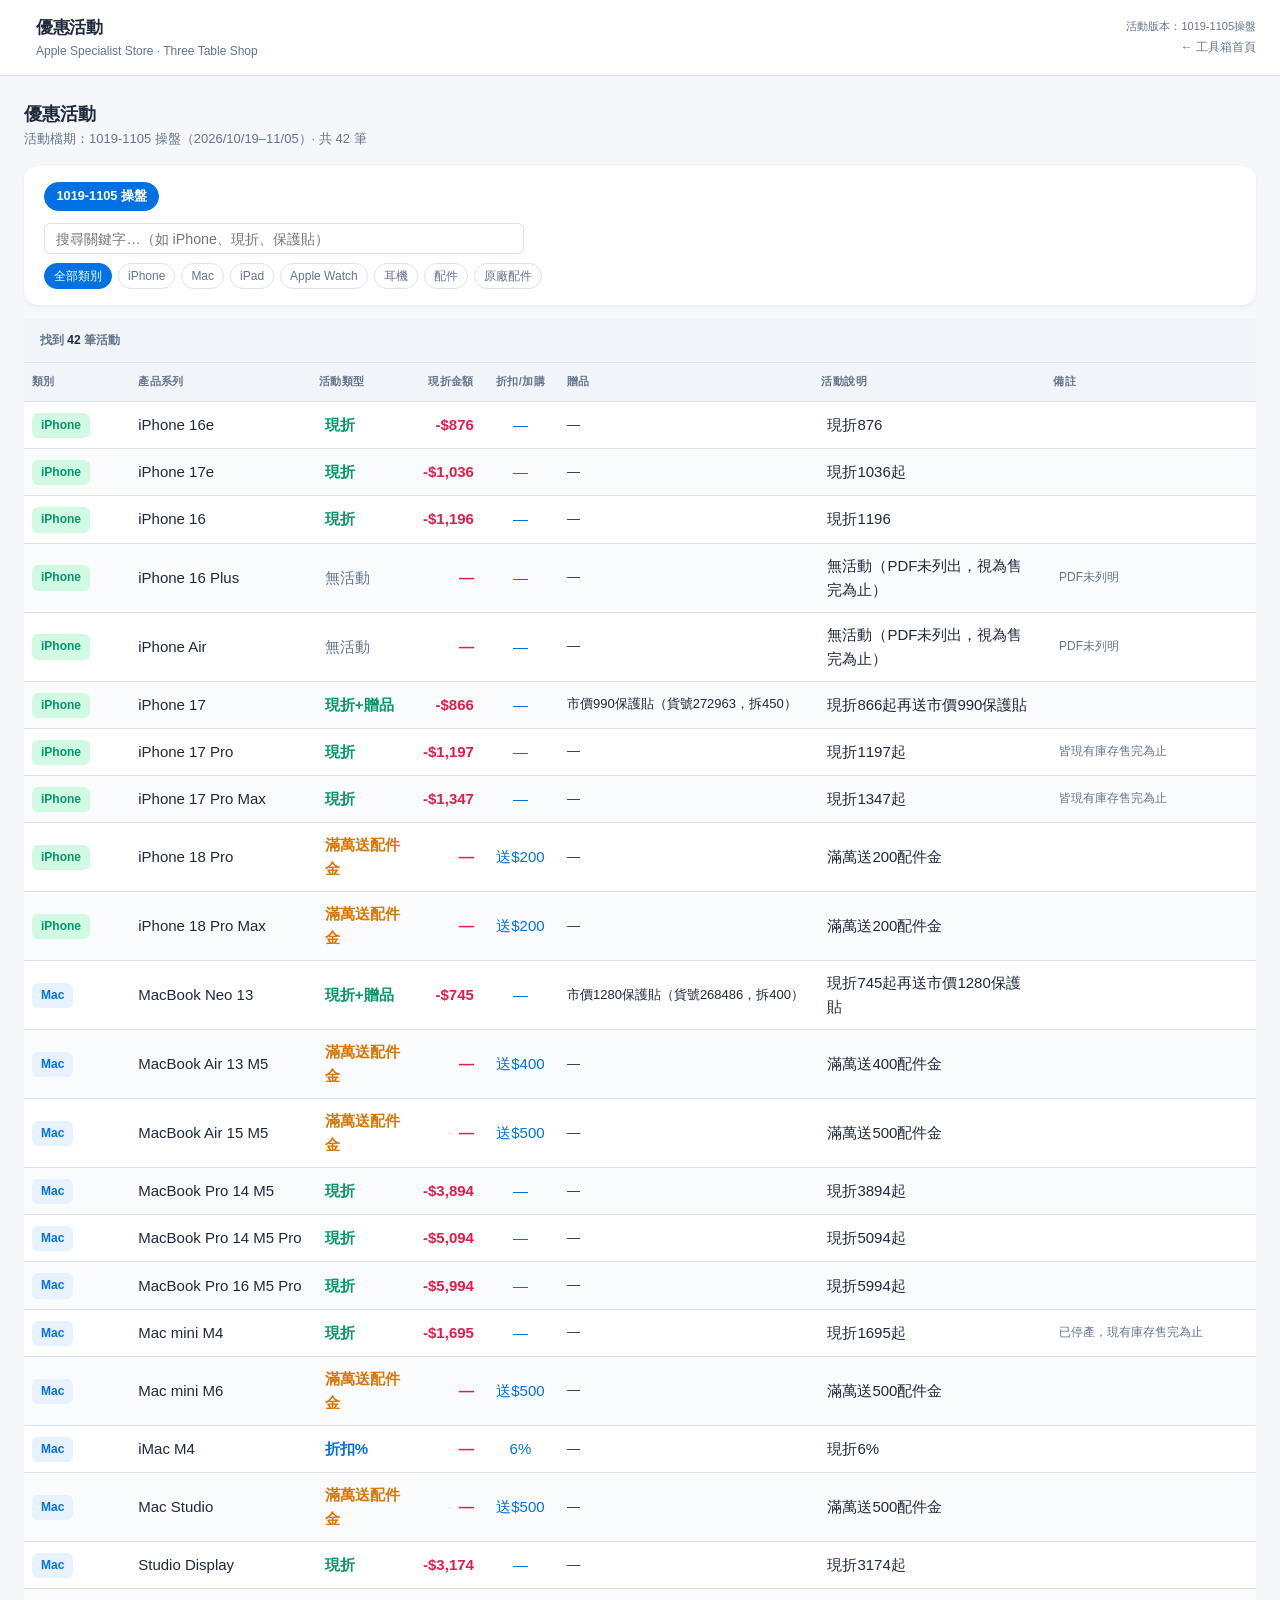
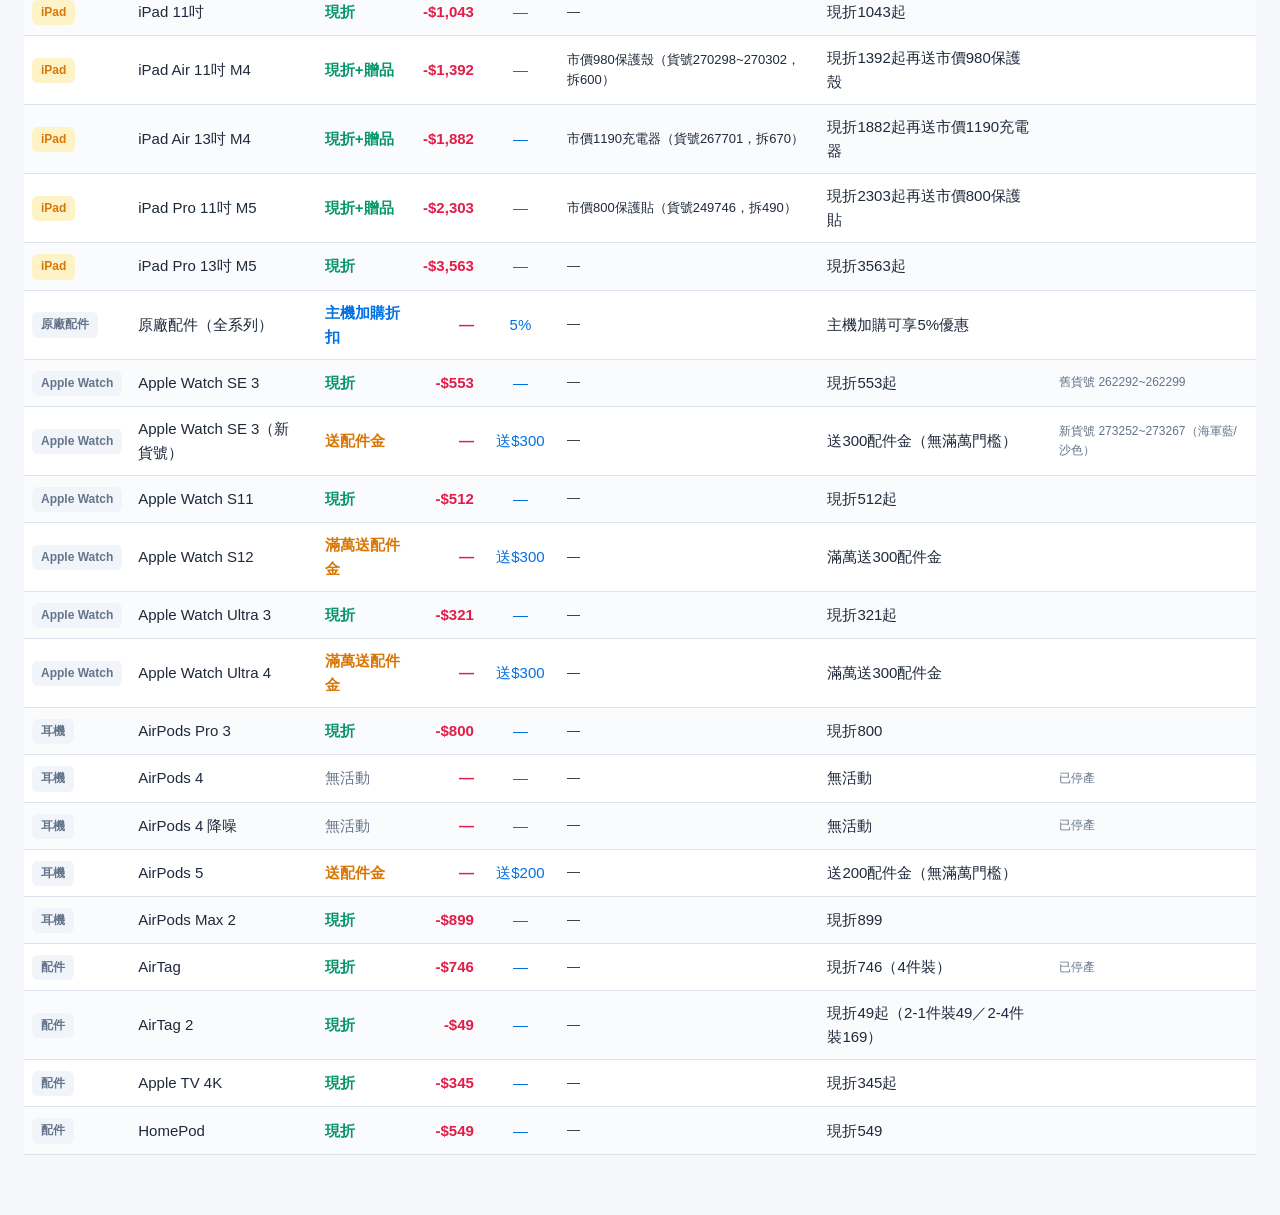
==== commit cc63cbae: "活動更新 1019-1105操盤、貨號新增 iPhone 18 系列 MagSafe 殼 18 筆、HomePod 改 10990 Co-Authored-By: Claude <noreply@an" ====
--- a/activity.html
+++ b/activity.html
@@ -34,54 +34,52 @@
 let activityCat = 'all';
 let activityPeriod = 'A';
 
-const ACTIVITY_VERSION = '1001-1018操盤';
+const ACTIVITY_VERSION = '1019-1105操盤';
 document.getElementById('activity-updated').textContent = '活動版本：' + ACTIVITY_VERSION;
 
 const ACTIVITY_PERIODS = [
-  {key:'A', label:'1001-1018 操盤', range:'2026/10/01–10/18'},
+  {key:'A', label:'1019-1105 操盤', range:'2026/10/19–11/05'},
 ];
 
 const ACTIVITY_ITEMS = [
-  // ══ 1001-1018 操盤（period A）══
-  {period:'A', cat:'iPhone', series:'iPhone 16e', type:'滿萬送配件金', discount:null, pct:null, giftAmt:500, gift:null, desc:'滿萬送500配件金', note:null},
-  {period:'A', cat:'iPhone', series:'iPhone 17e', type:'滿萬送配件金', discount:null, pct:null, giftAmt:500, gift:null, desc:'滿萬送500配件金', note:null},
-  {period:'A', cat:'iPhone', series:'iPhone 16', type:'滿萬送配件金', discount:null, pct:null, giftAmt:500, gift:null, desc:'滿萬送500配件金', note:null},
+  // ══ 1019-1105 操盤（period A）══
+  {period:'A', cat:'iPhone', series:'iPhone 16e', type:'現折', discount:876, pct:null, giftAmt:null, gift:null, desc:'現折876', note:null},
+  {period:'A', cat:'iPhone', series:'iPhone 17e', type:'現折', discount:1036, pct:null, giftAmt:null, gift:null, desc:'現折1036起', note:null},
+  {period:'A', cat:'iPhone', series:'iPhone 16', type:'現折', discount:1196, pct:null, giftAmt:null, gift:null, desc:'現折1196', note:null},
   {period:'A', cat:'iPhone', series:'iPhone 16 Plus', type:'無活動', discount:null, pct:null, giftAmt:null, gift:null, desc:'無活動（PDF未列出，視為售完為止）', note:'PDF未列明'},
   {period:'A', cat:'iPhone', series:'iPhone Air', type:'無活動', discount:null, pct:null, giftAmt:null, gift:null, desc:'無活動（PDF未列出，視為售完為止）', note:'PDF未列明'},
-  {period:'A', cat:'iPhone', series:'iPhone 17', type:'滿萬送配件金', discount:null, pct:null, giftAmt:500, gift:null, desc:'滿萬送500配件金', note:null},
-  {period:'A', cat:'iPhone', series:'iPhone 17 Pro', type:'滿萬送配件金', discount:null, pct:null, giftAmt:400, gift:null, desc:'滿萬送400配件金', note:'皆現有庫存售完為止'},
-  {period:'A', cat:'iPhone', series:'iPhone 17 Pro Max', type:'滿萬送配件金', discount:null, pct:null, giftAmt:400, gift:null, desc:'滿萬送400配件金', note:'皆現有庫存售完為止'},
+  {period:'A', cat:'iPhone', series:'iPhone 17', type:'現折+贈品', discount:866, pct:null, giftAmt:null, gift:'市價990保護貼（貨號272963，拆450）', desc:'現折866起再送市價990保護貼', note:null},
+  {period:'A', cat:'iPhone', series:'iPhone 17 Pro', type:'現折', discount:1197, pct:null, giftAmt:null, gift:null, desc:'現折1197起', note:'皆現有庫存售完為止'},
+  {period:'A', cat:'iPhone', series:'iPhone 17 Pro Max', type:'現折', discount:1347, pct:null, giftAmt:null, gift:null, desc:'現折1347起', note:'皆現有庫存售完為止'},
   {period:'A', cat:'iPhone', series:'iPhone 18 Pro', type:'滿萬送配件金', discount:null, pct:null, giftAmt:200, gift:null, desc:'滿萬送200配件金', note:null},
   {period:'A', cat:'iPhone', series:'iPhone 18 Pro Max', type:'滿萬送配件金', discount:null, pct:null, giftAmt:200, gift:null, desc:'滿萬送200配件金', note:null},
-  {period:'A', cat:'Mac', series:'MacBook Neo 13', type:'現折', discount:916, pct:null, giftAmt:null, gift:null, desc:'現折916起', note:null},
+  {period:'A', cat:'Mac', series:'MacBook Neo 13', type:'現折+贈品', discount:745, pct:null, giftAmt:null, gift:'市價1280保護貼（貨號268486，拆400）', desc:'現折745起再送市價1280保護貼', note:null},
   {period:'A', cat:'Mac', series:'MacBook Air 13 M5', type:'滿萬送配件金', discount:null, pct:null, giftAmt:400, gift:null, desc:'滿萬送400配件金', note:null},
   {period:'A', cat:'Mac', series:'MacBook Air 15 M5', type:'滿萬送配件金', discount:null, pct:null, giftAmt:500, gift:null, desc:'滿萬送500配件金', note:null},
   {period:'A', cat:'Mac', series:'MacBook Pro 14 M5', type:'現折', discount:3894, pct:null, giftAmt:null, gift:null, desc:'現折3894起', note:null},
   {period:'A', cat:'Mac', series:'MacBook Pro 14 M5 Pro', type:'現折', discount:5094, pct:null, giftAmt:null, gift:null, desc:'現折5094起', note:null},
   {period:'A', cat:'Mac', series:'MacBook Pro 16 M5 Pro', type:'現折', discount:5994, pct:null, giftAmt:null, gift:null, desc:'現折5994起', note:null},
-  {period:'A', cat:'Mac', series:'Mac mini M4', type:'現折', discount:1356, pct:null, giftAmt:null, gift:null, desc:'現折1356起', note:'已停產，現有庫存售完為止'},
-  {period:'A', cat:'Mac', series:'Mac mini M6', type:'滿萬送配件金', discount:null, pct:null, giftAmt:200, gift:null, desc:'滿萬送200配件金', note:null},
+  {period:'A', cat:'Mac', series:'Mac mini M4', type:'現折', discount:1695, pct:null, giftAmt:null, gift:null, desc:'現折1695起', note:'已停產，現有庫存售完為止'},
+  {period:'A', cat:'Mac', series:'Mac mini M6', type:'滿萬送配件金', discount:null, pct:null, giftAmt:500, gift:null, desc:'滿萬送500配件金', note:null},
   {period:'A', cat:'Mac', series:'iMac M4', type:'折扣%', discount:null, pct:'6%', giftAmt:null, gift:null, desc:'現折6%', note:null},
-  {period:'A', cat:'Mac', series:'Mac Studio', type:'滿萬送配件金', discount:null, pct:null, giftAmt:200, gift:null, desc:'滿萬送200配件金', note:null},
+  {period:'A', cat:'Mac', series:'Mac Studio', type:'滿萬送配件金', discount:null, pct:null, giftAmt:500, gift:null, desc:'滿萬送500配件金', note:null},
   {period:'A', cat:'Mac', series:'Studio Display', type:'現折', discount:3174, pct:null, giftAmt:null, gift:null, desc:'現折3174起', note:null},
-  {period:'A', cat:'iPad', series:'iPad mini 7th', type:'現折', discount:1194, pct:null, giftAmt:null, gift:null, desc:'現折1194起', note:null},
   {period:'A', cat:'iPad', series:'iPad 11吋', type:'現折', discount:1043, pct:null, giftAmt:null, gift:null, desc:'現折1043起', note:null},
-  {period:'A', cat:'iPad', series:'iPad Air 11吋 M4', type:'現折+贈品', discount:1413, pct:null, giftAmt:null, gift:'市價800保護貼（貨號249744，拆330）', desc:'現折1413起再送市價800保護貼', note:null},
-  {period:'A', cat:'iPad', series:'iPad Air 13吋 M4', type:'現折+贈品', discount:1903, pct:null, giftAmt:null, gift:'市價800保護貼（貨號249745，拆330）', desc:'現折1903起再送市價800保護貼', note:null},
-  {period:'A', cat:'iPad', series:'iPad Pro 11吋 M5', type:'現折+贈品', discount:1995, pct:null, giftAmt:null, gift:'市價3090 Office365（貨號257407，拆1750）', desc:'現折1995起再送市價3090 Office365', note:null},
-  {period:'A', cat:'iPad', series:'iPad Pro 13吋 M5', type:'現折+贈品', discount:2545, pct:null, giftAmt:null, gift:'市價3090 Office365（貨號257407，拆1750）', desc:'現折2545起再送市價3090 Office365', note:null},
+  {period:'A', cat:'iPad', series:'iPad Air 11吋 M4', type:'現折+贈品', discount:1392, pct:null, giftAmt:null, gift:'市價980保護殼（貨號270298~270302，拆600）', desc:'現折1392起再送市價980保護殼', note:null},
+  {period:'A', cat:'iPad', series:'iPad Air 13吋 M4', type:'現折+贈品', discount:1882, pct:null, giftAmt:null, gift:'市價1190充電器（貨號267701，拆670）', desc:'現折1882起再送市價1190充電器', note:null},
+  {period:'A', cat:'iPad', series:'iPad Pro 11吋 M5', type:'現折+贈品', discount:2303, pct:null, giftAmt:null, gift:'市價800保護貼（貨號249746，拆490）', desc:'現折2303起再送市價800保護貼', note:null},
+  {period:'A', cat:'iPad', series:'iPad Pro 13吋 M5', type:'現折', discount:3563, pct:null, giftAmt:null, gift:null, desc:'現折3563起', note:null},
   {period:'A', cat:'原廠配件', series:'原廠配件（全系列）', type:'主機加購折扣', discount:null, pct:'5%', giftAmt:null, gift:null, desc:'主機加購可享5%優惠', note:null},
   {period:'A', cat:'Apple Watch', series:'Apple Watch SE 3', type:'現折', discount:553, pct:null, giftAmt:null, gift:null, desc:'現折553起', note:'舊貨號 262292~262299'},
-  {period:'A', cat:'Apple Watch', series:'Apple Watch SE 3（新貨號）', type:'送配件金', discount:null, pct:null, giftAmt:200, gift:null, desc:'送200配件金（無滿萬門檻）', note:'新貨號 273252~273267（海軍藍/沙色）'},
+  {period:'A', cat:'Apple Watch', series:'Apple Watch SE 3（新貨號）', type:'送配件金', discount:null, pct:null, giftAmt:300, gift:null, desc:'送300配件金（無滿萬門檻）', note:'新貨號 273252~273267（海軍藍/沙色）'},
   {period:'A', cat:'Apple Watch', series:'Apple Watch S11', type:'現折', discount:512, pct:null, giftAmt:null, gift:null, desc:'現折512起', note:null},
-  {period:'A', cat:'Apple Watch', series:'Apple Watch S12', type:'滿萬送配件金', discount:null, pct:null, giftAmt:200, gift:null, desc:'滿萬送200配件金', note:null},
+  {period:'A', cat:'Apple Watch', series:'Apple Watch S12', type:'滿萬送配件金', discount:null, pct:null, giftAmt:300, gift:null, desc:'滿萬送300配件金', note:null},
   {period:'A', cat:'Apple Watch', series:'Apple Watch Ultra 3', type:'現折', discount:321, pct:null, giftAmt:null, gift:null, desc:'現折321起', note:null},
-  {period:'A', cat:'Apple Watch', series:'Apple Watch Ultra 4', type:'滿萬送配件金', discount:null, pct:null, giftAmt:200, gift:null, desc:'滿萬送200配件金', note:null},
+  {period:'A', cat:'Apple Watch', series:'Apple Watch Ultra 4', type:'滿萬送配件金', discount:null, pct:null, giftAmt:300, gift:null, desc:'滿萬送300配件金', note:null},
   {period:'A', cat:'耳機', series:'AirPods Pro 3', type:'現折', discount:800, pct:null, giftAmt:null, gift:null, desc:'現折800', note:null},
   {period:'A', cat:'耳機', series:'AirPods 4', type:'無活動', discount:null, pct:null, giftAmt:null, gift:null, desc:'無活動', note:'已停產'},
   {period:'A', cat:'耳機', series:'AirPods 4 降噪', type:'無活動', discount:null, pct:null, giftAmt:null, gift:null, desc:'無活動', note:'已停產'},
   {period:'A', cat:'耳機', series:'AirPods 5', type:'送配件金', discount:null, pct:null, giftAmt:200, gift:null, desc:'送200配件金（無滿萬門檻）', note:null},
-  {period:'A', cat:'耳機', series:'AirPods Max', type:'現折', discount:3991, pct:null, giftAmt:null, gift:null, desc:'現折3991', note:'已停產'},
   {period:'A', cat:'耳機', series:'AirPods Max 2', type:'現折', discount:899, pct:null, giftAmt:null, gift:null, desc:'現折899', note:null},
   {period:'A', cat:'配件', series:'AirTag', type:'現折', discount:746, pct:null, giftAmt:null, gift:null, desc:'現折746（4件裝）', note:'已停產'},
   {period:'A', cat:'配件', series:'AirTag 2', type:'現折', discount:49, pct:null, giftAmt:null, gift:null, desc:'現折49起（2-1件裝49／2-4件裝169）', note:null},
--- a/shared/style.css
+++ b/shared/style.css
@@ -13,6 +13,8 @@
   --red-bg: #ffe4e6;
   --orange: #d97706;
   --orange-bg: #fef3c7;
+  --purple: #7c3aed;
+  --purple-bg: #ede9fe;
 }
 *{box-sizing:border-box;margin:0;padding:0}
 body{font-family:-apple-system,BlinkMacSystemFont,"SF Pro Text","Helvetica Neue",sans-serif;background:var(--bg);color:var(--text);font-size:15px;line-height:1.6}
@@ -96,6 +98,7 @@
 .entry-icon{font-size:30px;margin-bottom:12px}
 .entry-title{font-size:16px;font-weight:700;margin-bottom:6px}
 .entry-desc{font-size:13px;color:var(--gray);line-height:1.5}
+.entry-date{font-size:11.5px;color:var(--gray);opacity:.8;margin-top:8px}
 
 @media(max-width:768px){.main{padding:14px 12px 60px}.hdr{padding:12px 14px}.two-col-grid{grid-template-columns:1fr!important}}
 
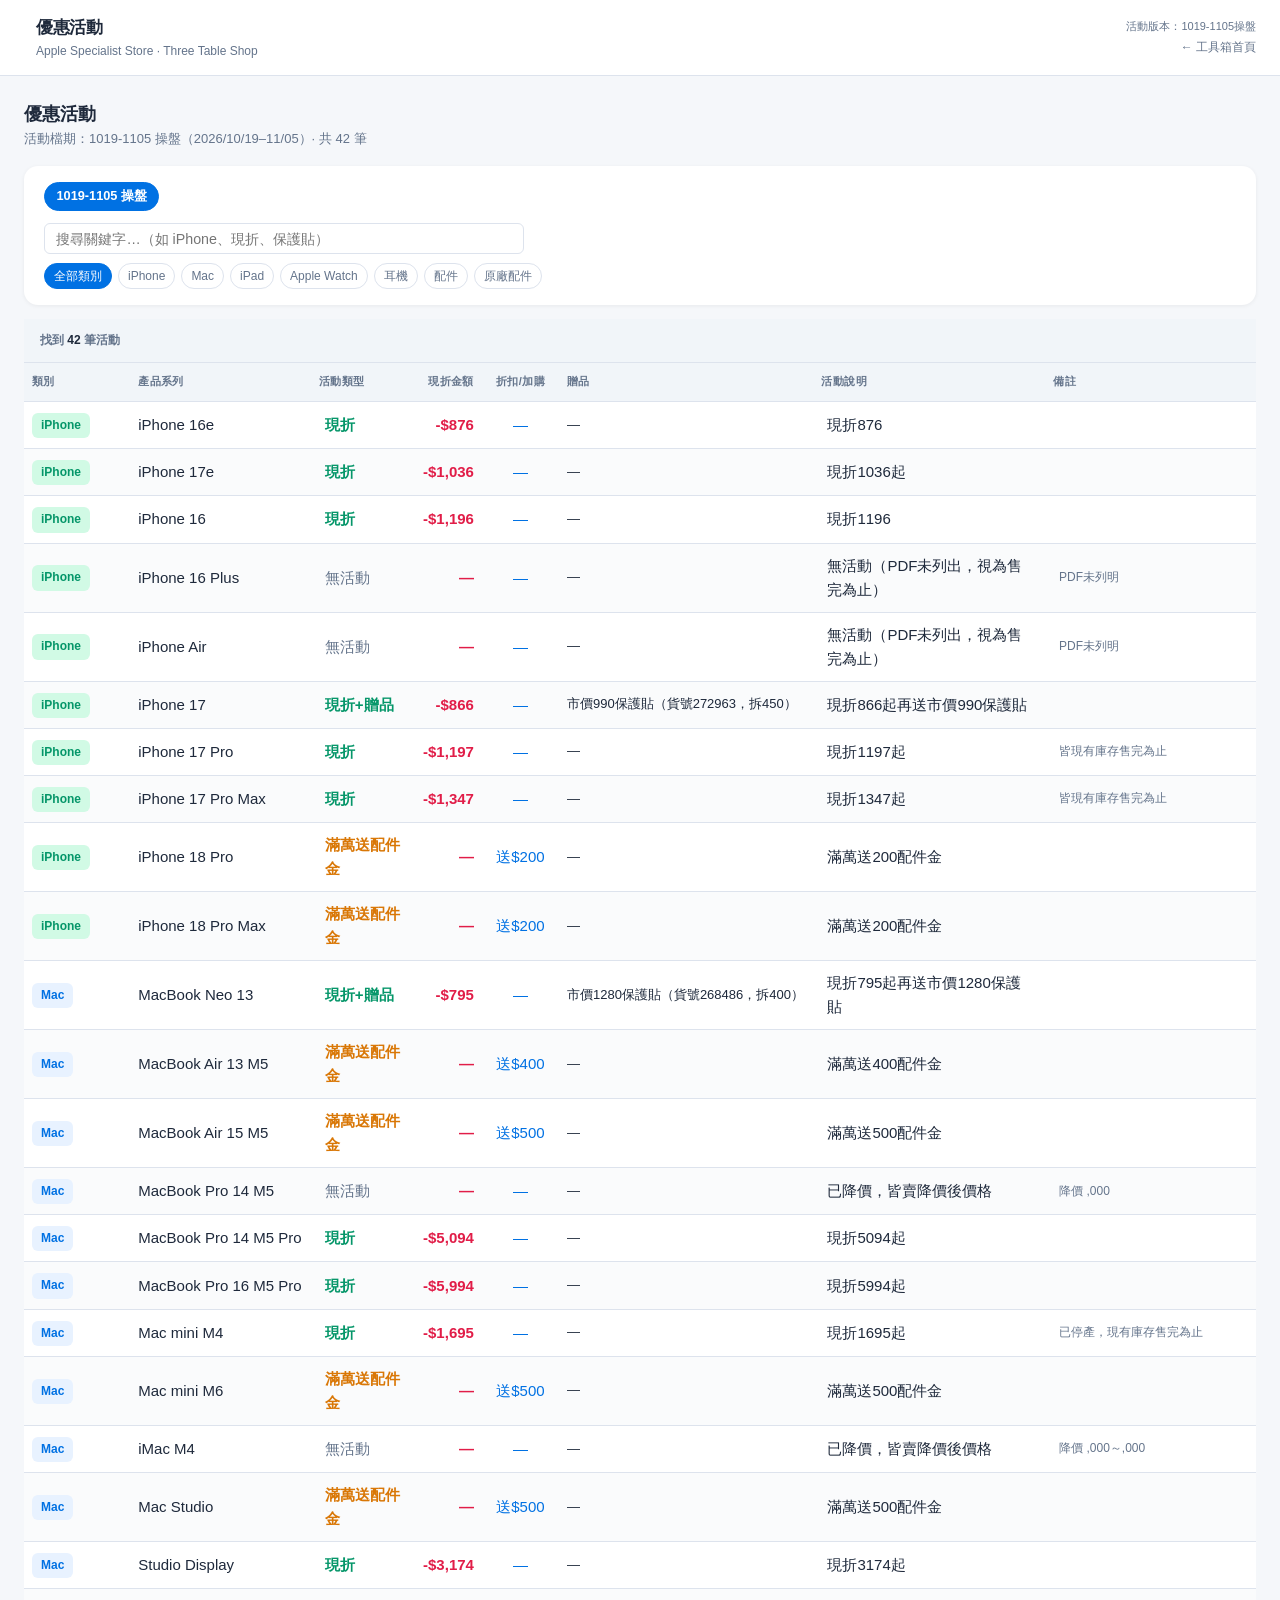
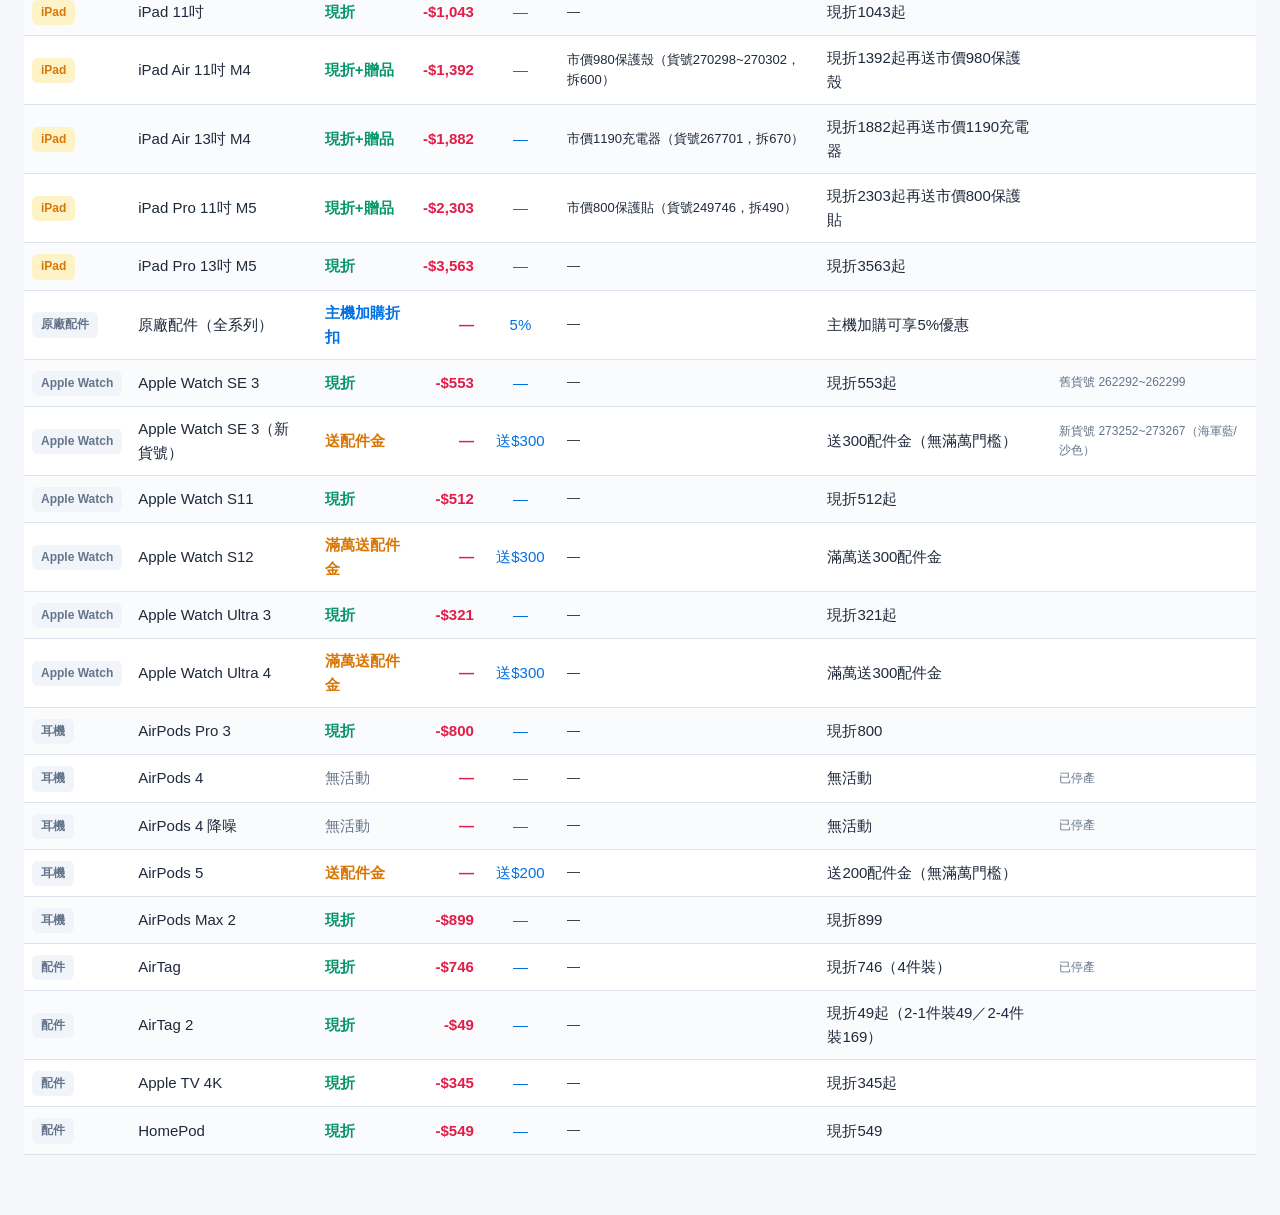
==== commit dc31df86: "MacBook Neo 漲價、iMac M4／MBP 14 M5／40W 降價，活動同步調整 - products.js 調價 31 筆（Neo +1000；iMac M4 -3000~-4000；M" ====
--- a/activity.html
+++ b/activity.html
@@ -53,15 +53,15 @@
   {period:'A', cat:'iPhone', series:'iPhone 17 Pro Max', type:'現折', discount:1347, pct:null, giftAmt:null, gift:null, desc:'現折1347起', note:'皆現有庫存售完為止'},
   {period:'A', cat:'iPhone', series:'iPhone 18 Pro', type:'滿萬送配件金', discount:null, pct:null, giftAmt:200, gift:null, desc:'滿萬送200配件金', note:null},
   {period:'A', cat:'iPhone', series:'iPhone 18 Pro Max', type:'滿萬送配件金', discount:null, pct:null, giftAmt:200, gift:null, desc:'滿萬送200配件金', note:null},
-  {period:'A', cat:'Mac', series:'MacBook Neo 13', type:'現折+贈品', discount:745, pct:null, giftAmt:null, gift:'市價1280保護貼（貨號268486，拆400）', desc:'現折745起再送市價1280保護貼', note:null},
+  {period:'A', cat:'Mac', series:'MacBook Neo 13', type:'現折+贈品', discount:795, pct:null, giftAmt:null, gift:'市價1280保護貼（貨號268486，拆400）', desc:'現折795起再送市價1280保護貼', note:null},
   {period:'A', cat:'Mac', series:'MacBook Air 13 M5', type:'滿萬送配件金', discount:null, pct:null, giftAmt:400, gift:null, desc:'滿萬送400配件金', note:null},
   {period:'A', cat:'Mac', series:'MacBook Air 15 M5', type:'滿萬送配件金', discount:null, pct:null, giftAmt:500, gift:null, desc:'滿萬送500配件金', note:null},
-  {period:'A', cat:'Mac', series:'MacBook Pro 14 M5', type:'現折', discount:3894, pct:null, giftAmt:null, gift:null, desc:'現折3894起', note:null},
+  {period:'A', cat:'Mac', series:'MacBook Pro 14 M5', type:'無活動', discount:null, pct:null, giftAmt:null, gift:null, desc:'已降價，皆賣降價後價格', note:'降價 ,000'},
   {period:'A', cat:'Mac', series:'MacBook Pro 14 M5 Pro', type:'現折', discount:5094, pct:null, giftAmt:null, gift:null, desc:'現折5094起', note:null},
   {period:'A', cat:'Mac', series:'MacBook Pro 16 M5 Pro', type:'現折', discount:5994, pct:null, giftAmt:null, gift:null, desc:'現折5994起', note:null},
   {period:'A', cat:'Mac', series:'Mac mini M4', type:'現折', discount:1695, pct:null, giftAmt:null, gift:null, desc:'現折1695起', note:'已停產，現有庫存售完為止'},
   {period:'A', cat:'Mac', series:'Mac mini M6', type:'滿萬送配件金', discount:null, pct:null, giftAmt:500, gift:null, desc:'滿萬送500配件金', note:null},
-  {period:'A', cat:'Mac', series:'iMac M4', type:'折扣%', discount:null, pct:'6%', giftAmt:null, gift:null, desc:'現折6%', note:null},
+  {period:'A', cat:'Mac', series:'iMac M4', type:'無活動', discount:null, pct:null, giftAmt:null, gift:null, desc:'已降價，皆賣降價後價格', note:'降價 ,000～,000'},
   {period:'A', cat:'Mac', series:'Mac Studio', type:'滿萬送配件金', discount:null, pct:null, giftAmt:500, gift:null, desc:'滿萬送500配件金', note:null},
   {period:'A', cat:'Mac', series:'Studio Display', type:'現折', discount:3174, pct:null, giftAmt:null, gift:null, desc:'現折3174起', note:null},
   {period:'A', cat:'iPad', series:'iPad 11吋', type:'現折', discount:1043, pct:null, giftAmt:null, gift:null, desc:'現折1043起', note:null},
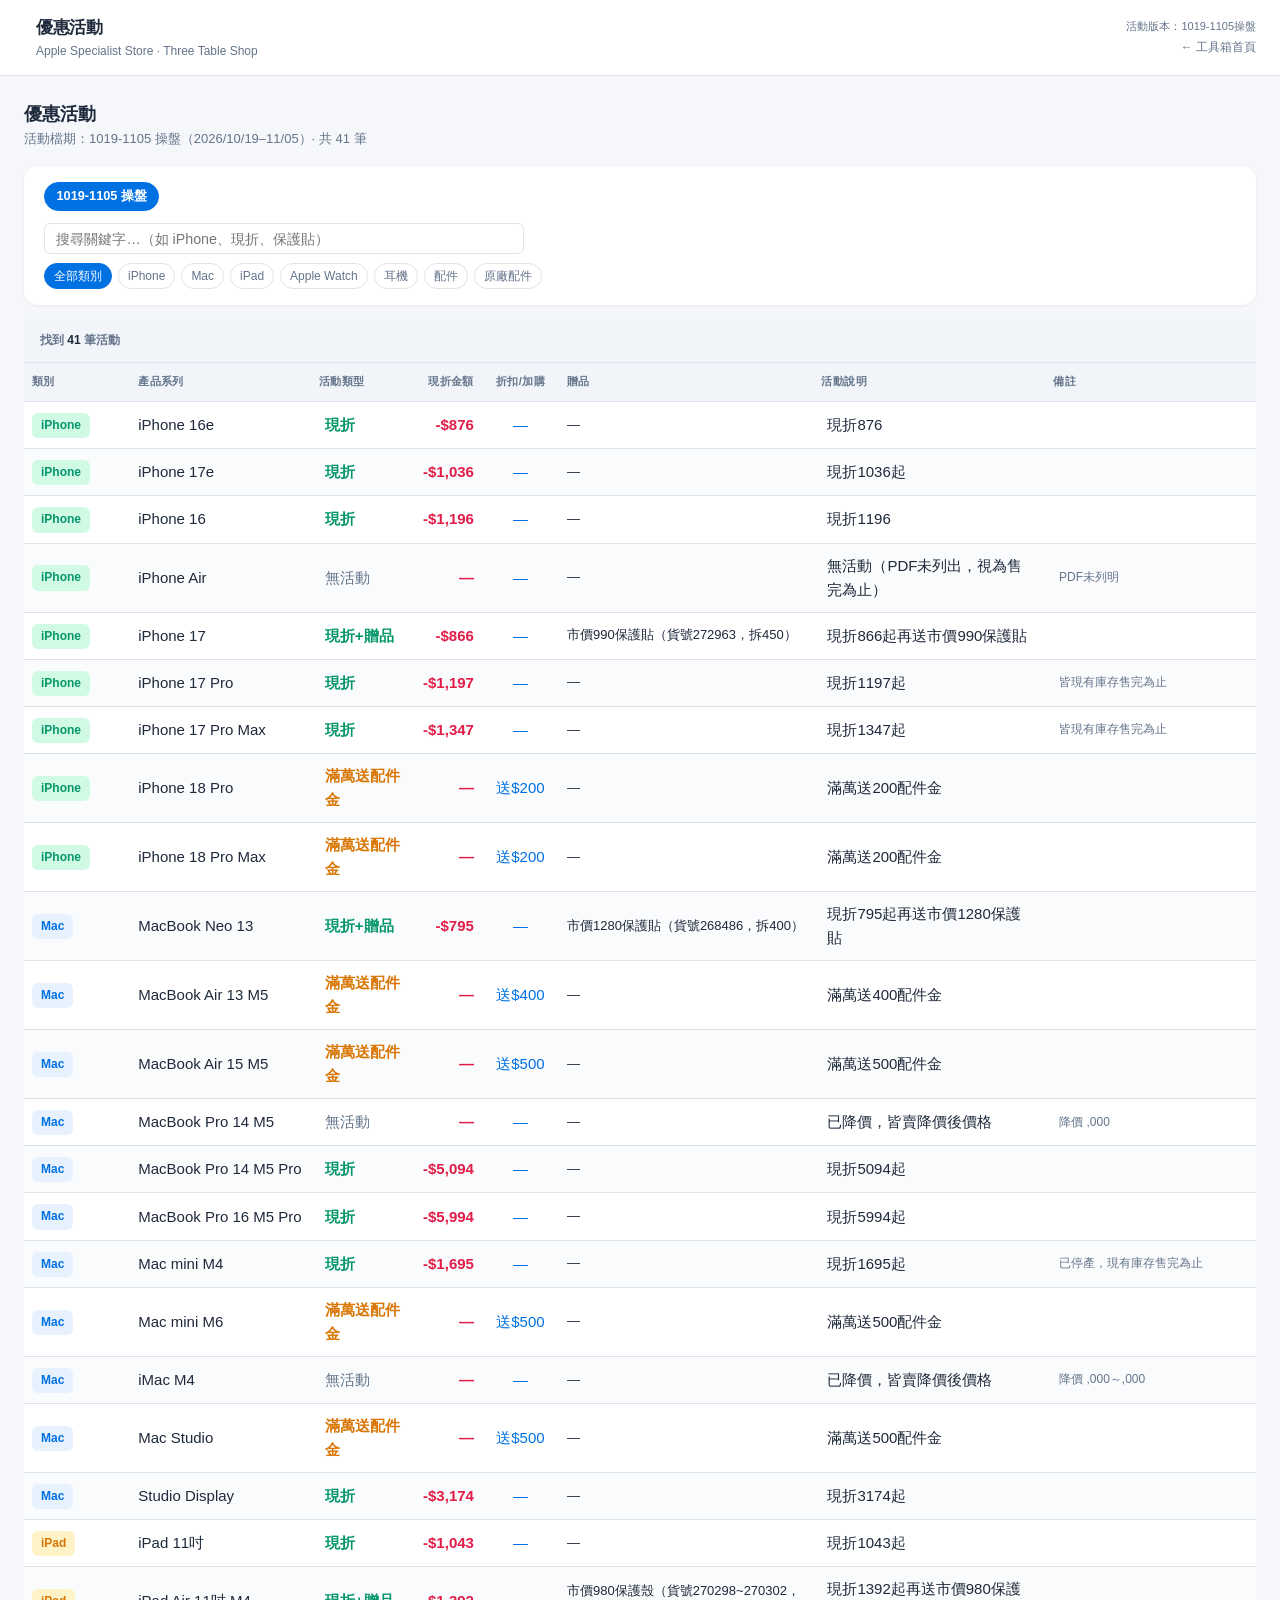
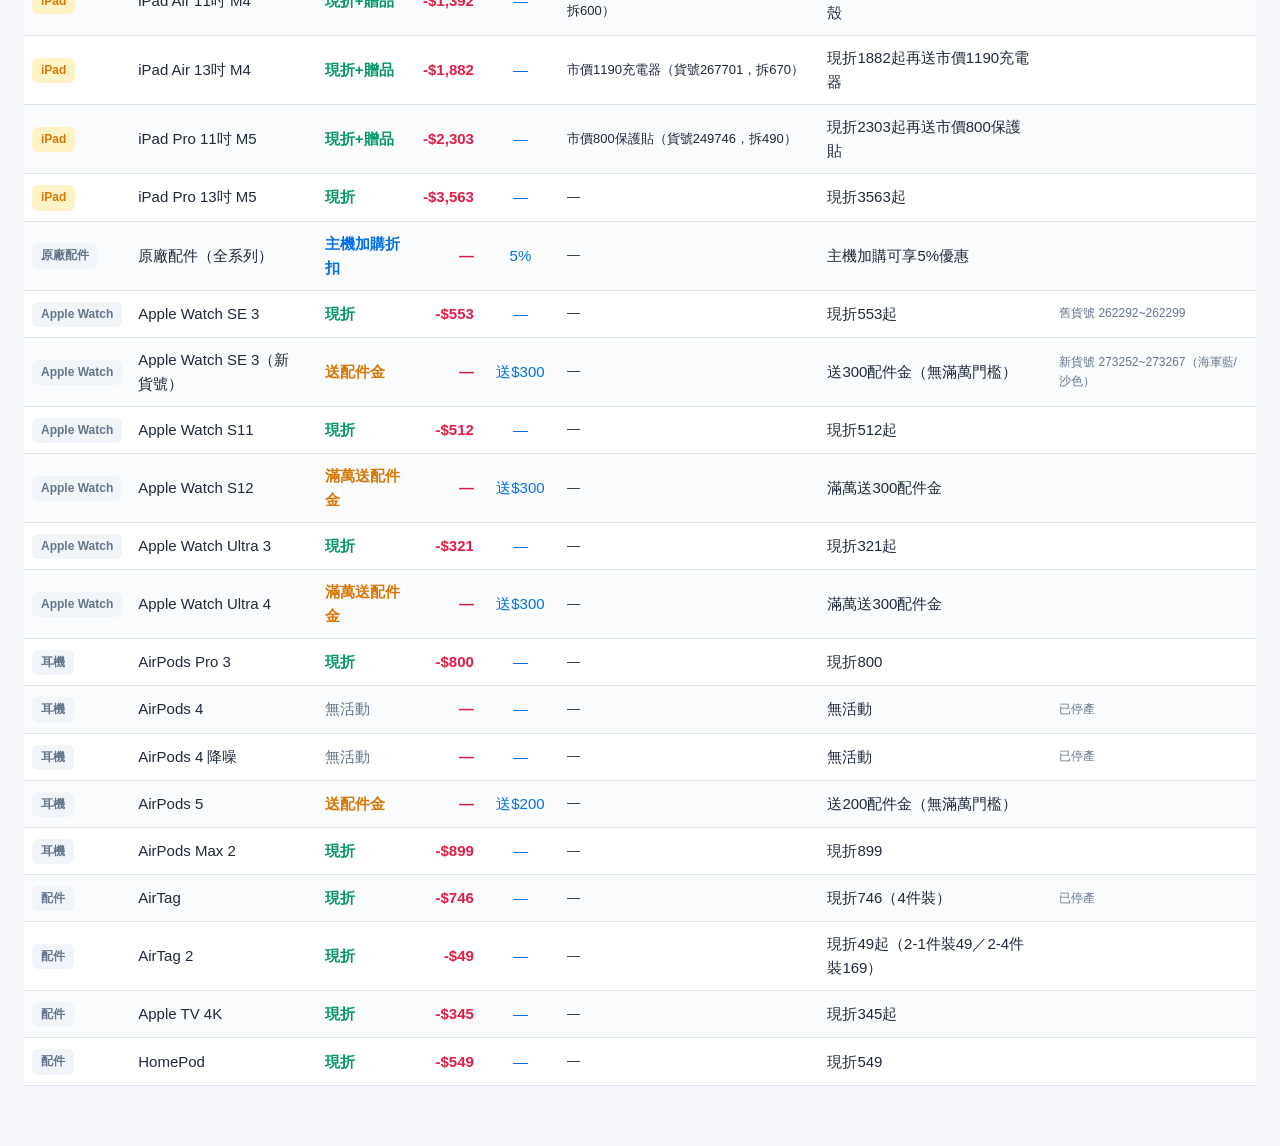
==== commit a633fc35: "貨號一覽表20261030核對更新：新增19筆、刪除16 Plus/16e殼、iMac M4教育折抵1750/3500、MBP 16吋尺寸對調、配件軟體三層選單" ====
--- a/activity.html
+++ b/activity.html
@@ -46,7 +46,6 @@
   {period:'A', cat:'iPhone', series:'iPhone 16e', type:'現折', discount:876, pct:null, giftAmt:null, gift:null, desc:'現折876', note:null},
   {period:'A', cat:'iPhone', series:'iPhone 17e', type:'現折', discount:1036, pct:null, giftAmt:null, gift:null, desc:'現折1036起', note:null},
   {period:'A', cat:'iPhone', series:'iPhone 16', type:'現折', discount:1196, pct:null, giftAmt:null, gift:null, desc:'現折1196', note:null},
-  {period:'A', cat:'iPhone', series:'iPhone 16 Plus', type:'無活動', discount:null, pct:null, giftAmt:null, gift:null, desc:'無活動（PDF未列出，視為售完為止）', note:'PDF未列明'},
   {period:'A', cat:'iPhone', series:'iPhone Air', type:'無活動', discount:null, pct:null, giftAmt:null, gift:null, desc:'無活動（PDF未列出，視為售完為止）', note:'PDF未列明'},
   {period:'A', cat:'iPhone', series:'iPhone 17', type:'現折+贈品', discount:866, pct:null, giftAmt:null, gift:'市價990保護貼（貨號272963，拆450）', desc:'現折866起再送市價990保護貼', note:null},
   {period:'A', cat:'iPhone', series:'iPhone 17 Pro', type:'現折', discount:1197, pct:null, giftAmt:null, gift:null, desc:'現折1197起', note:'皆現有庫存售完為止'},
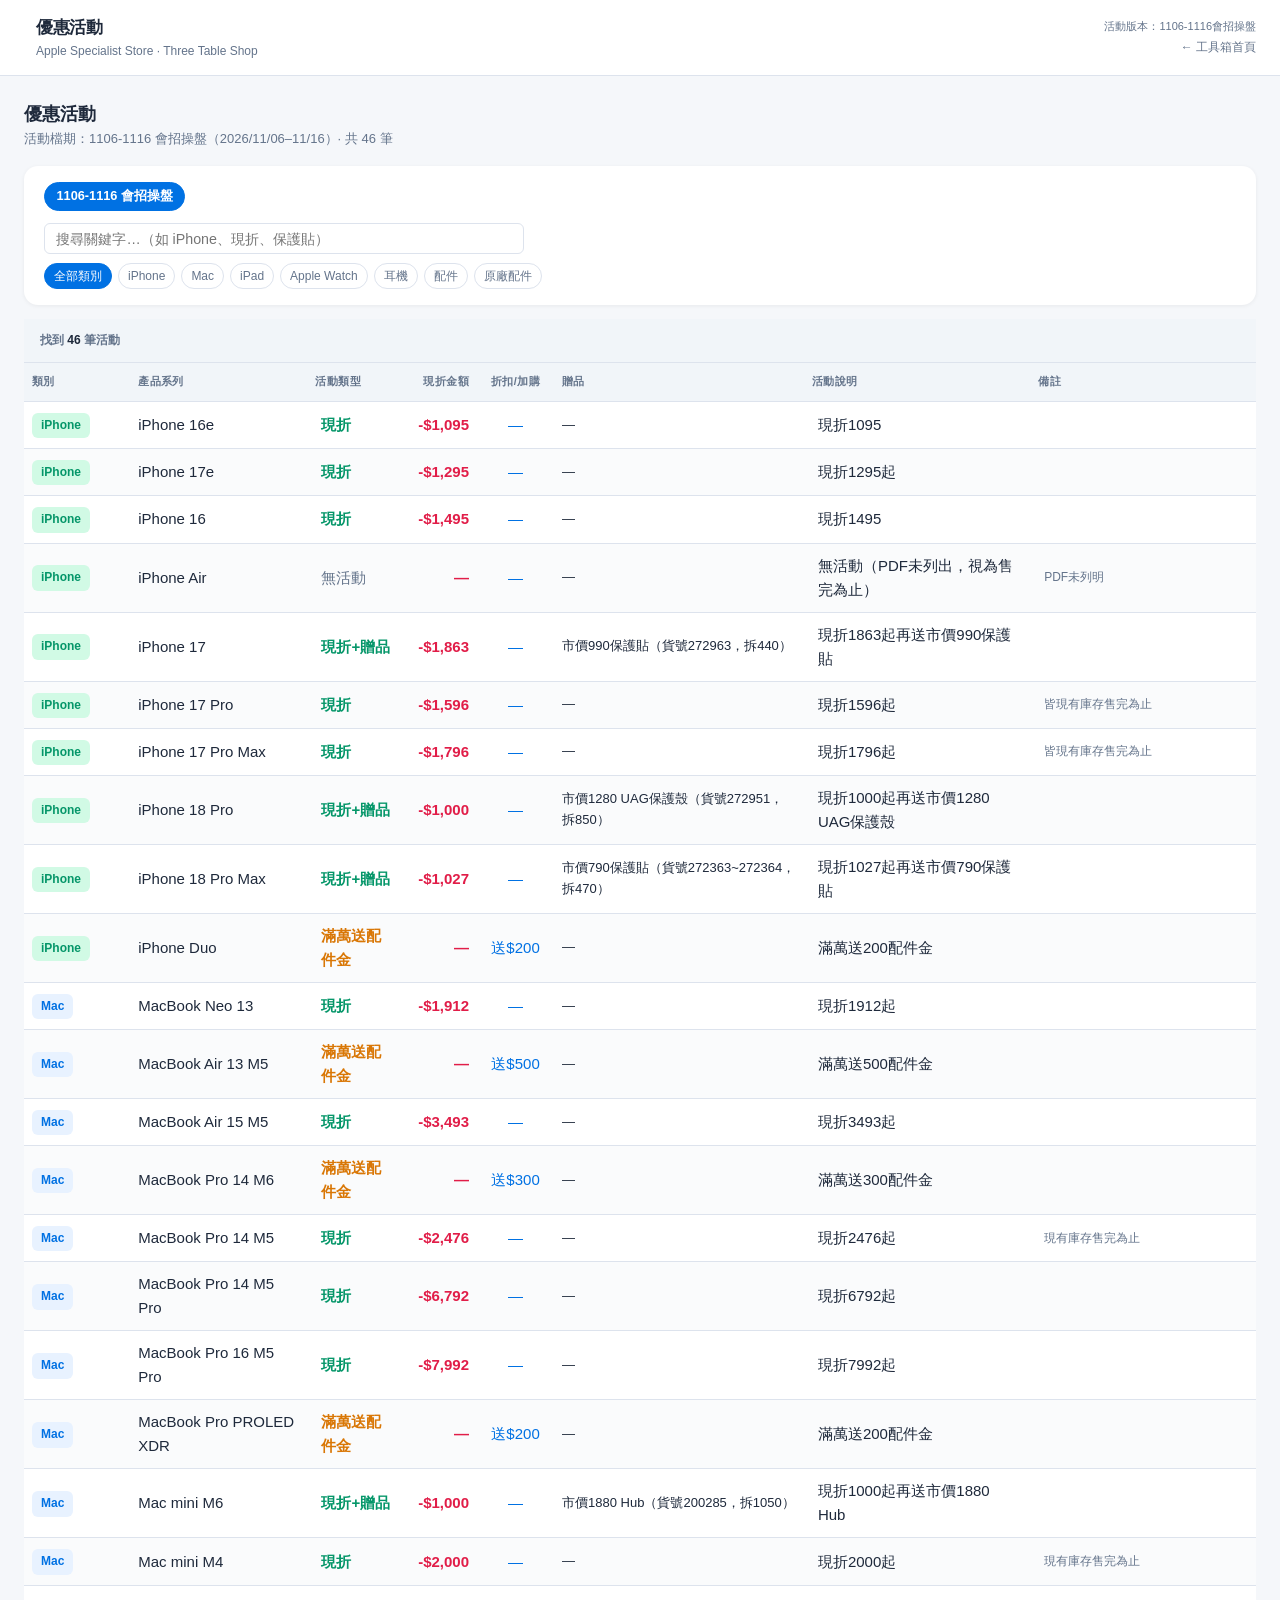
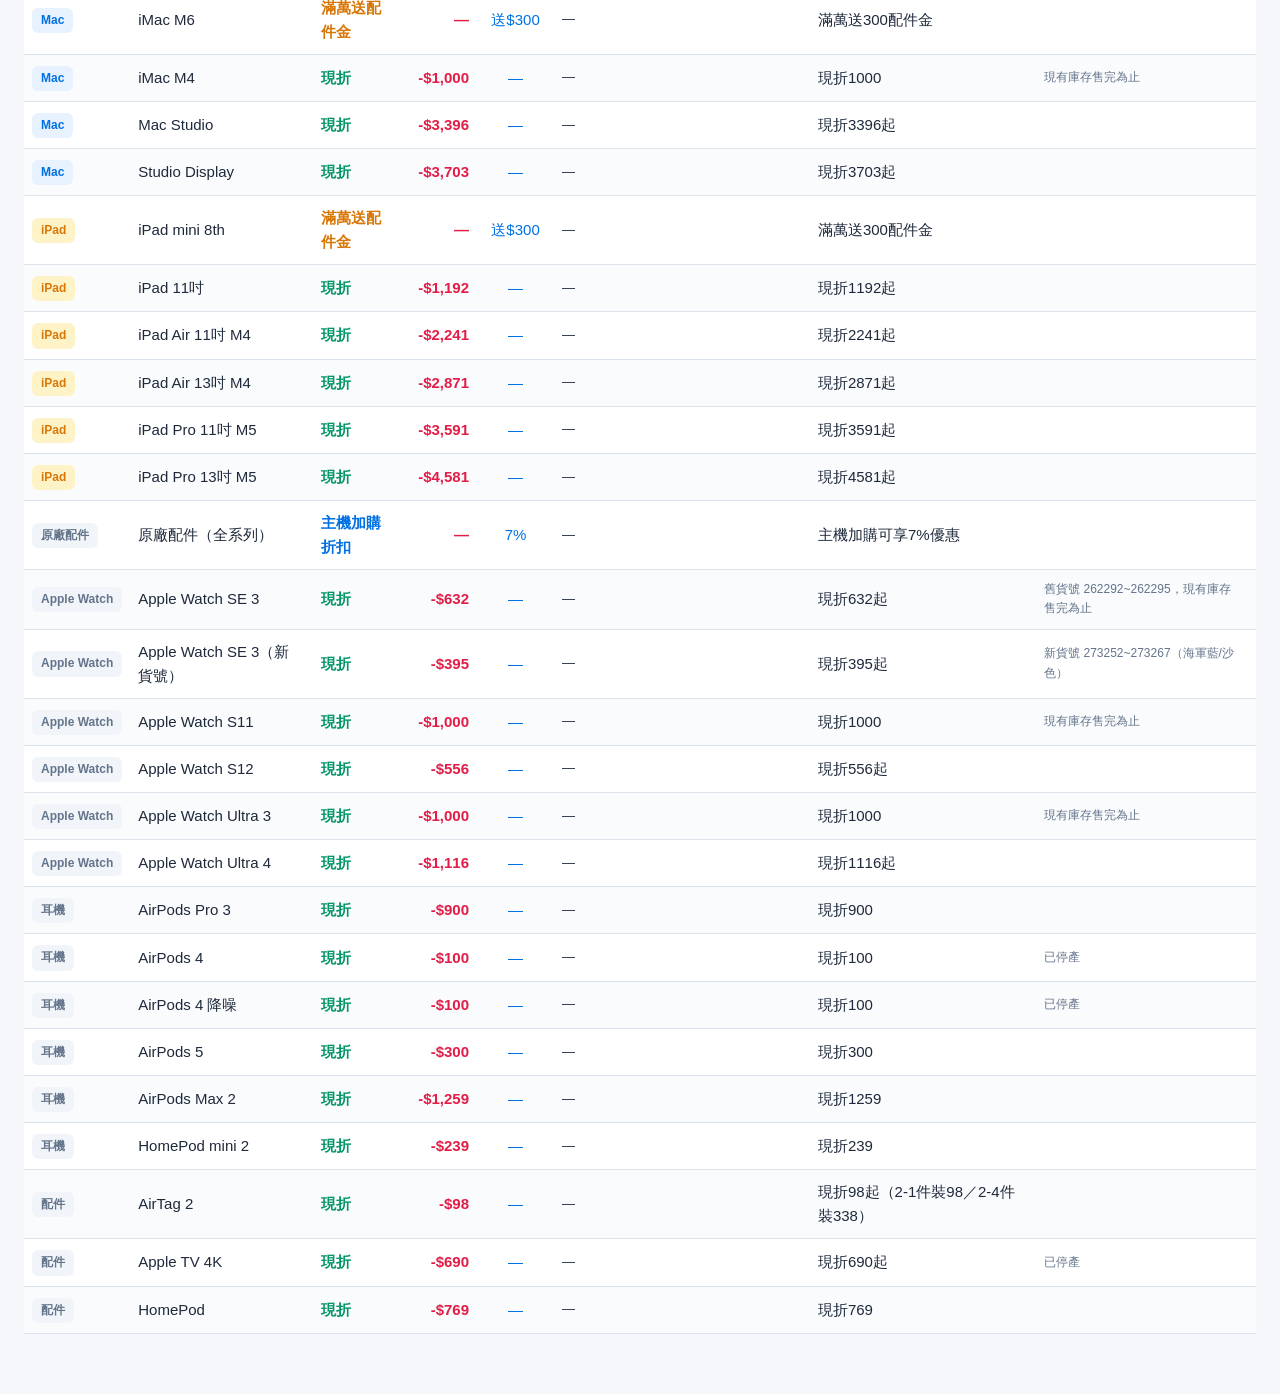
==== commit e1d7bdca: "更新活動優惠：1106-1116會招操盤" ====
--- a/activity.html
+++ b/activity.html
@@ -34,56 +34,61 @@
 let activityCat = 'all';
 let activityPeriod = 'A';
 
-const ACTIVITY_VERSION = '1019-1105操盤';
+const ACTIVITY_VERSION = '1106-1116會招操盤';
 document.getElementById('activity-updated').textContent = '活動版本：' + ACTIVITY_VERSION;
 
 const ACTIVITY_PERIODS = [
-  {key:'A', label:'1019-1105 操盤', range:'2026/10/19–11/05'},
+  {key:'A', label:'1106-1116 會招操盤', range:'2026/11/06–11/16'},
 ];
 
 const ACTIVITY_ITEMS = [
-  // ══ 1019-1105 操盤（period A）══
-  {period:'A', cat:'iPhone', series:'iPhone 16e', type:'現折', discount:876, pct:null, giftAmt:null, gift:null, desc:'現折876', note:null},
-  {period:'A', cat:'iPhone', series:'iPhone 17e', type:'現折', discount:1036, pct:null, giftAmt:null, gift:null, desc:'現折1036起', note:null},
-  {period:'A', cat:'iPhone', series:'iPhone 16', type:'現折', discount:1196, pct:null, giftAmt:null, gift:null, desc:'現折1196', note:null},
+  // ══ 1106-1116 會招操盤（period A）══
+  {period:'A', cat:'iPhone', series:'iPhone 16e', type:'現折', discount:1095, pct:null, giftAmt:null, gift:null, desc:'現折1095', note:null},
+  {period:'A', cat:'iPhone', series:'iPhone 17e', type:'現折', discount:1295, pct:null, giftAmt:null, gift:null, desc:'現折1295起', note:null},
+  {period:'A', cat:'iPhone', series:'iPhone 16', type:'現折', discount:1495, pct:null, giftAmt:null, gift:null, desc:'現折1495', note:null},
   {period:'A', cat:'iPhone', series:'iPhone Air', type:'無活動', discount:null, pct:null, giftAmt:null, gift:null, desc:'無活動（PDF未列出，視為售完為止）', note:'PDF未列明'},
-  {period:'A', cat:'iPhone', series:'iPhone 17', type:'現折+贈品', discount:866, pct:null, giftAmt:null, gift:'市價990保護貼（貨號272963，拆450）', desc:'現折866起再送市價990保護貼', note:null},
-  {period:'A', cat:'iPhone', series:'iPhone 17 Pro', type:'現折', discount:1197, pct:null, giftAmt:null, gift:null, desc:'現折1197起', note:'皆現有庫存售完為止'},
-  {period:'A', cat:'iPhone', series:'iPhone 17 Pro Max', type:'現折', discount:1347, pct:null, giftAmt:null, gift:null, desc:'現折1347起', note:'皆現有庫存售完為止'},
-  {period:'A', cat:'iPhone', series:'iPhone 18 Pro', type:'滿萬送配件金', discount:null, pct:null, giftAmt:200, gift:null, desc:'滿萬送200配件金', note:null},
-  {period:'A', cat:'iPhone', series:'iPhone 18 Pro Max', type:'滿萬送配件金', discount:null, pct:null, giftAmt:200, gift:null, desc:'滿萬送200配件金', note:null},
-  {period:'A', cat:'Mac', series:'MacBook Neo 13', type:'現折+贈品', discount:795, pct:null, giftAmt:null, gift:'市價1280保護貼（貨號268486，拆400）', desc:'現折795起再送市價1280保護貼', note:null},
-  {period:'A', cat:'Mac', series:'MacBook Air 13 M5', type:'滿萬送配件金', discount:null, pct:null, giftAmt:400, gift:null, desc:'滿萬送400配件金', note:null},
-  {period:'A', cat:'Mac', series:'MacBook Air 15 M5', type:'滿萬送配件金', discount:null, pct:null, giftAmt:500, gift:null, desc:'滿萬送500配件金', note:null},
-  {period:'A', cat:'Mac', series:'MacBook Pro 14 M5', type:'無活動', discount:null, pct:null, giftAmt:null, gift:null, desc:'已降價，皆賣降價後價格', note:'降價 ,000'},
-  {period:'A', cat:'Mac', series:'MacBook Pro 14 M5 Pro', type:'現折', discount:5094, pct:null, giftAmt:null, gift:null, desc:'現折5094起', note:null},
-  {period:'A', cat:'Mac', series:'MacBook Pro 16 M5 Pro', type:'現折', discount:5994, pct:null, giftAmt:null, gift:null, desc:'現折5994起', note:null},
-  {period:'A', cat:'Mac', series:'Mac mini M4', type:'現折', discount:1695, pct:null, giftAmt:null, gift:null, desc:'現折1695起', note:'已停產，現有庫存售完為止'},
-  {period:'A', cat:'Mac', series:'Mac mini M6', type:'滿萬送配件金', discount:null, pct:null, giftAmt:500, gift:null, desc:'滿萬送500配件金', note:null},
-  {period:'A', cat:'Mac', series:'iMac M4', type:'無活動', discount:null, pct:null, giftAmt:null, gift:null, desc:'已降價，皆賣降價後價格', note:'降價 ,000～,000'},
-  {period:'A', cat:'Mac', series:'Mac Studio', type:'滿萬送配件金', discount:null, pct:null, giftAmt:500, gift:null, desc:'滿萬送500配件金', note:null},
-  {period:'A', cat:'Mac', series:'Studio Display', type:'現折', discount:3174, pct:null, giftAmt:null, gift:null, desc:'現折3174起', note:null},
-  {period:'A', cat:'iPad', series:'iPad 11吋', type:'現折', discount:1043, pct:null, giftAmt:null, gift:null, desc:'現折1043起', note:null},
-  {period:'A', cat:'iPad', series:'iPad Air 11吋 M4', type:'現折+贈品', discount:1392, pct:null, giftAmt:null, gift:'市價980保護殼（貨號270298~270302，拆600）', desc:'現折1392起再送市價980保護殼', note:null},
-  {period:'A', cat:'iPad', series:'iPad Air 13吋 M4', type:'現折+贈品', discount:1882, pct:null, giftAmt:null, gift:'市價1190充電器（貨號267701，拆670）', desc:'現折1882起再送市價1190充電器', note:null},
-  {period:'A', cat:'iPad', series:'iPad Pro 11吋 M5', type:'現折+贈品', discount:2303, pct:null, giftAmt:null, gift:'市價800保護貼（貨號249746，拆490）', desc:'現折2303起再送市價800保護貼', note:null},
-  {period:'A', cat:'iPad', series:'iPad Pro 13吋 M5', type:'現折', discount:3563, pct:null, giftAmt:null, gift:null, desc:'現折3563起', note:null},
-  {period:'A', cat:'原廠配件', series:'原廠配件（全系列）', type:'主機加購折扣', discount:null, pct:'5%', giftAmt:null, gift:null, desc:'主機加購可享5%優惠', note:null},
-  {period:'A', cat:'Apple Watch', series:'Apple Watch SE 3', type:'現折', discount:553, pct:null, giftAmt:null, gift:null, desc:'現折553起', note:'舊貨號 262292~262299'},
-  {period:'A', cat:'Apple Watch', series:'Apple Watch SE 3（新貨號）', type:'送配件金', discount:null, pct:null, giftAmt:300, gift:null, desc:'送300配件金（無滿萬門檻）', note:'新貨號 273252~273267（海軍藍/沙色）'},
-  {period:'A', cat:'Apple Watch', series:'Apple Watch S11', type:'現折', discount:512, pct:null, giftAmt:null, gift:null, desc:'現折512起', note:null},
-  {period:'A', cat:'Apple Watch', series:'Apple Watch S12', type:'滿萬送配件金', discount:null, pct:null, giftAmt:300, gift:null, desc:'滿萬送300配件金', note:null},
-  {period:'A', cat:'Apple Watch', series:'Apple Watch Ultra 3', type:'現折', discount:321, pct:null, giftAmt:null, gift:null, desc:'現折321起', note:null},
-  {period:'A', cat:'Apple Watch', series:'Apple Watch Ultra 4', type:'滿萬送配件金', discount:null, pct:null, giftAmt:300, gift:null, desc:'滿萬送300配件金', note:null},
-  {period:'A', cat:'耳機', series:'AirPods Pro 3', type:'現折', discount:800, pct:null, giftAmt:null, gift:null, desc:'現折800', note:null},
-  {period:'A', cat:'耳機', series:'AirPods 4', type:'無活動', discount:null, pct:null, giftAmt:null, gift:null, desc:'無活動', note:'已停產'},
-  {period:'A', cat:'耳機', series:'AirPods 4 降噪', type:'無活動', discount:null, pct:null, giftAmt:null, gift:null, desc:'無活動', note:'已停產'},
-  {period:'A', cat:'耳機', series:'AirPods 5', type:'送配件金', discount:null, pct:null, giftAmt:200, gift:null, desc:'送200配件金（無滿萬門檻）', note:null},
-  {period:'A', cat:'耳機', series:'AirPods Max 2', type:'現折', discount:899, pct:null, giftAmt:null, gift:null, desc:'現折899', note:null},
-  {period:'A', cat:'配件', series:'AirTag', type:'現折', discount:746, pct:null, giftAmt:null, gift:null, desc:'現折746（4件裝）', note:'已停產'},
-  {period:'A', cat:'配件', series:'AirTag 2', type:'現折', discount:49, pct:null, giftAmt:null, gift:null, desc:'現折49起（2-1件裝49／2-4件裝169）', note:null},
-  {period:'A', cat:'配件', series:'Apple TV 4K', type:'現折', discount:345, pct:null, giftAmt:null, gift:null, desc:'現折345起', note:null},
-  {period:'A', cat:'配件', series:'HomePod', type:'現折', discount:549, pct:null, giftAmt:null, gift:null, desc:'現折549', note:null},
+  {period:'A', cat:'iPhone', series:'iPhone 17', type:'現折+贈品', discount:1863, pct:null, giftAmt:null, gift:'市價990保護貼（貨號272963，拆440）', desc:'現折1863起再送市價990保護貼', note:null},
+  {period:'A', cat:'iPhone', series:'iPhone 17 Pro', type:'現折', discount:1596, pct:null, giftAmt:null, gift:null, desc:'現折1596起', note:'皆現有庫存售完為止'},
+  {period:'A', cat:'iPhone', series:'iPhone 17 Pro Max', type:'現折', discount:1796, pct:null, giftAmt:null, gift:null, desc:'現折1796起', note:'皆現有庫存售完為止'},
+  {period:'A', cat:'iPhone', series:'iPhone 18 Pro', type:'現折+贈品', discount:1000, pct:null, giftAmt:null, gift:'市價1280 UAG保護殼（貨號272951，拆850）', desc:'現折1000起再送市價1280 UAG保護殼', note:null},
+  {period:'A', cat:'iPhone', series:'iPhone 18 Pro Max', type:'現折+贈品', discount:1027, pct:null, giftAmt:null, gift:'市價790保護貼（貨號272363~272364，拆470）', desc:'現折1027起再送市價790保護貼', note:null},
+  {period:'A', cat:'iPhone', series:'iPhone Duo', type:'滿萬送配件金', discount:null, pct:null, giftAmt:200, gift:null, desc:'滿萬送200配件金', note:null},
+  {period:'A', cat:'Mac', series:'MacBook Neo 13', type:'現折', discount:1912, pct:null, giftAmt:null, gift:null, desc:'現折1912起', note:null},
+  {period:'A', cat:'Mac', series:'MacBook Air 13 M5', type:'滿萬送配件金', discount:null, pct:null, giftAmt:500, gift:null, desc:'滿萬送500配件金', note:null},
+  {period:'A', cat:'Mac', series:'MacBook Air 15 M5', type:'現折', discount:3493, pct:null, giftAmt:null, gift:null, desc:'現折3493起', note:null},
+  {period:'A', cat:'Mac', series:'MacBook Pro 14 M6', type:'滿萬送配件金', discount:null, pct:null, giftAmt:300, gift:null, desc:'滿萬送300配件金', note:null},
+  {period:'A', cat:'Mac', series:'MacBook Pro 14 M5', type:'現折', discount:2476, pct:null, giftAmt:null, gift:null, desc:'現折2476起', note:'現有庫存售完為止'},
+  {period:'A', cat:'Mac', series:'MacBook Pro 14 M5 Pro', type:'現折', discount:6792, pct:null, giftAmt:null, gift:null, desc:'現折6792起', note:null},
+  {period:'A', cat:'Mac', series:'MacBook Pro 16 M5 Pro', type:'現折', discount:7992, pct:null, giftAmt:null, gift:null, desc:'現折7992起', note:null},
+  {period:'A', cat:'Mac', series:'MacBook Pro PROLED XDR', type:'滿萬送配件金', discount:null, pct:null, giftAmt:200, gift:null, desc:'滿萬送200配件金', note:null},
+  {period:'A', cat:'Mac', series:'Mac mini M6', type:'現折+贈品', discount:1000, pct:null, giftAmt:null, gift:'市價1880 Hub（貨號200285，拆1050）', desc:'現折1000起再送市價1880 Hub', note:null},
+  {period:'A', cat:'Mac', series:'Mac mini M4', type:'現折', discount:2000, pct:null, giftAmt:null, gift:null, desc:'現折2000起', note:'現有庫存售完為止'},
+  {period:'A', cat:'Mac', series:'iMac M6', type:'滿萬送配件金', discount:null, pct:null, giftAmt:300, gift:null, desc:'滿萬送300配件金', note:null},
+  {period:'A', cat:'Mac', series:'iMac M4', type:'現折', discount:1000, pct:null, giftAmt:null, gift:null, desc:'現折1000', note:'現有庫存售完為止'},
+  {period:'A', cat:'Mac', series:'Mac Studio', type:'現折', discount:3396, pct:null, giftAmt:null, gift:null, desc:'現折3396起', note:null},
+  {period:'A', cat:'Mac', series:'Studio Display', type:'現折', discount:3703, pct:null, giftAmt:null, gift:null, desc:'現折3703起', note:null},
+  {period:'A', cat:'iPad', series:'iPad mini 8th', type:'滿萬送配件金', discount:null, pct:null, giftAmt:300, gift:null, desc:'滿萬送300配件金', note:null},
+  {period:'A', cat:'iPad', series:'iPad 11吋', type:'現折', discount:1192, pct:null, giftAmt:null, gift:null, desc:'現折1192起', note:null},
+  {period:'A', cat:'iPad', series:'iPad Air 11吋 M4', type:'現折', discount:2241, pct:null, giftAmt:null, gift:null, desc:'現折2241起', note:null},
+  {period:'A', cat:'iPad', series:'iPad Air 13吋 M4', type:'現折', discount:2871, pct:null, giftAmt:null, gift:null, desc:'現折2871起', note:null},
+  {period:'A', cat:'iPad', series:'iPad Pro 11吋 M5', type:'現折', discount:3591, pct:null, giftAmt:null, gift:null, desc:'現折3591起', note:null},
+  {period:'A', cat:'iPad', series:'iPad Pro 13吋 M5', type:'現折', discount:4581, pct:null, giftAmt:null, gift:null, desc:'現折4581起', note:null},
+  {period:'A', cat:'原廠配件', series:'原廠配件（全系列）', type:'主機加購折扣', discount:null, pct:'7%', giftAmt:null, gift:null, desc:'主機加購可享7%優惠', note:null},
+  {period:'A', cat:'Apple Watch', series:'Apple Watch SE 3', type:'現折', discount:632, pct:null, giftAmt:null, gift:null, desc:'現折632起', note:'舊貨號 262292~262295，現有庫存售完為止'},
+  {period:'A', cat:'Apple Watch', series:'Apple Watch SE 3（新貨號）', type:'現折', discount:395, pct:null, giftAmt:null, gift:null, desc:'現折395起', note:'新貨號 273252~273267（海軍藍/沙色）'},
+  {period:'A', cat:'Apple Watch', series:'Apple Watch S11', type:'現折', discount:1000, pct:null, giftAmt:null, gift:null, desc:'現折1000', note:'現有庫存售完為止'},
+  {period:'A', cat:'Apple Watch', series:'Apple Watch S12', type:'現折', discount:556, pct:null, giftAmt:null, gift:null, desc:'現折556起', note:null},
+  {period:'A', cat:'Apple Watch', series:'Apple Watch Ultra 3', type:'現折', discount:1000, pct:null, giftAmt:null, gift:null, desc:'現折1000', note:'現有庫存售完為止'},
+  {period:'A', cat:'Apple Watch', series:'Apple Watch Ultra 4', type:'現折', discount:1116, pct:null, giftAmt:null, gift:null, desc:'現折1116起', note:null},
+  {period:'A', cat:'耳機', series:'AirPods Pro 3', type:'現折', discount:900, pct:null, giftAmt:null, gift:null, desc:'現折900', note:null},
+  {period:'A', cat:'耳機', series:'AirPods 4', type:'現折', discount:100, pct:null, giftAmt:null, gift:null, desc:'現折100', note:'已停產'},
+  {period:'A', cat:'耳機', series:'AirPods 4 降噪', type:'現折', discount:100, pct:null, giftAmt:null, gift:null, desc:'現折100', note:'已停產'},
+  {period:'A', cat:'耳機', series:'AirPods 5', type:'現折', discount:300, pct:null, giftAmt:null, gift:null, desc:'現折300', note:null},
+  {period:'A', cat:'耳機', series:'AirPods Max 2', type:'現折', discount:1259, pct:null, giftAmt:null, gift:null, desc:'現折1259', note:null},
+  {period:'A', cat:'耳機', series:'HomePod mini 2', type:'現折', discount:239, pct:null, giftAmt:null, gift:null, desc:'現折239', note:null},
+  {period:'A', cat:'配件', series:'AirTag 2', type:'現折', discount:98, pct:null, giftAmt:null, gift:null, desc:'現折98起（2-1件裝98／2-4件裝338）', note:null},
+  {period:'A', cat:'配件', series:'Apple TV 4K', type:'現折', discount:690, pct:null, giftAmt:null, gift:null, desc:'現折690起', note:'已停產'},
+  {period:'A', cat:'配件', series:'HomePod', type:'現折', discount:769, pct:null, giftAmt:null, gift:null, desc:'現折769', note:null},
 ];
 function updateActivityResults(){
   const q = activityQuery.toLowerCase();
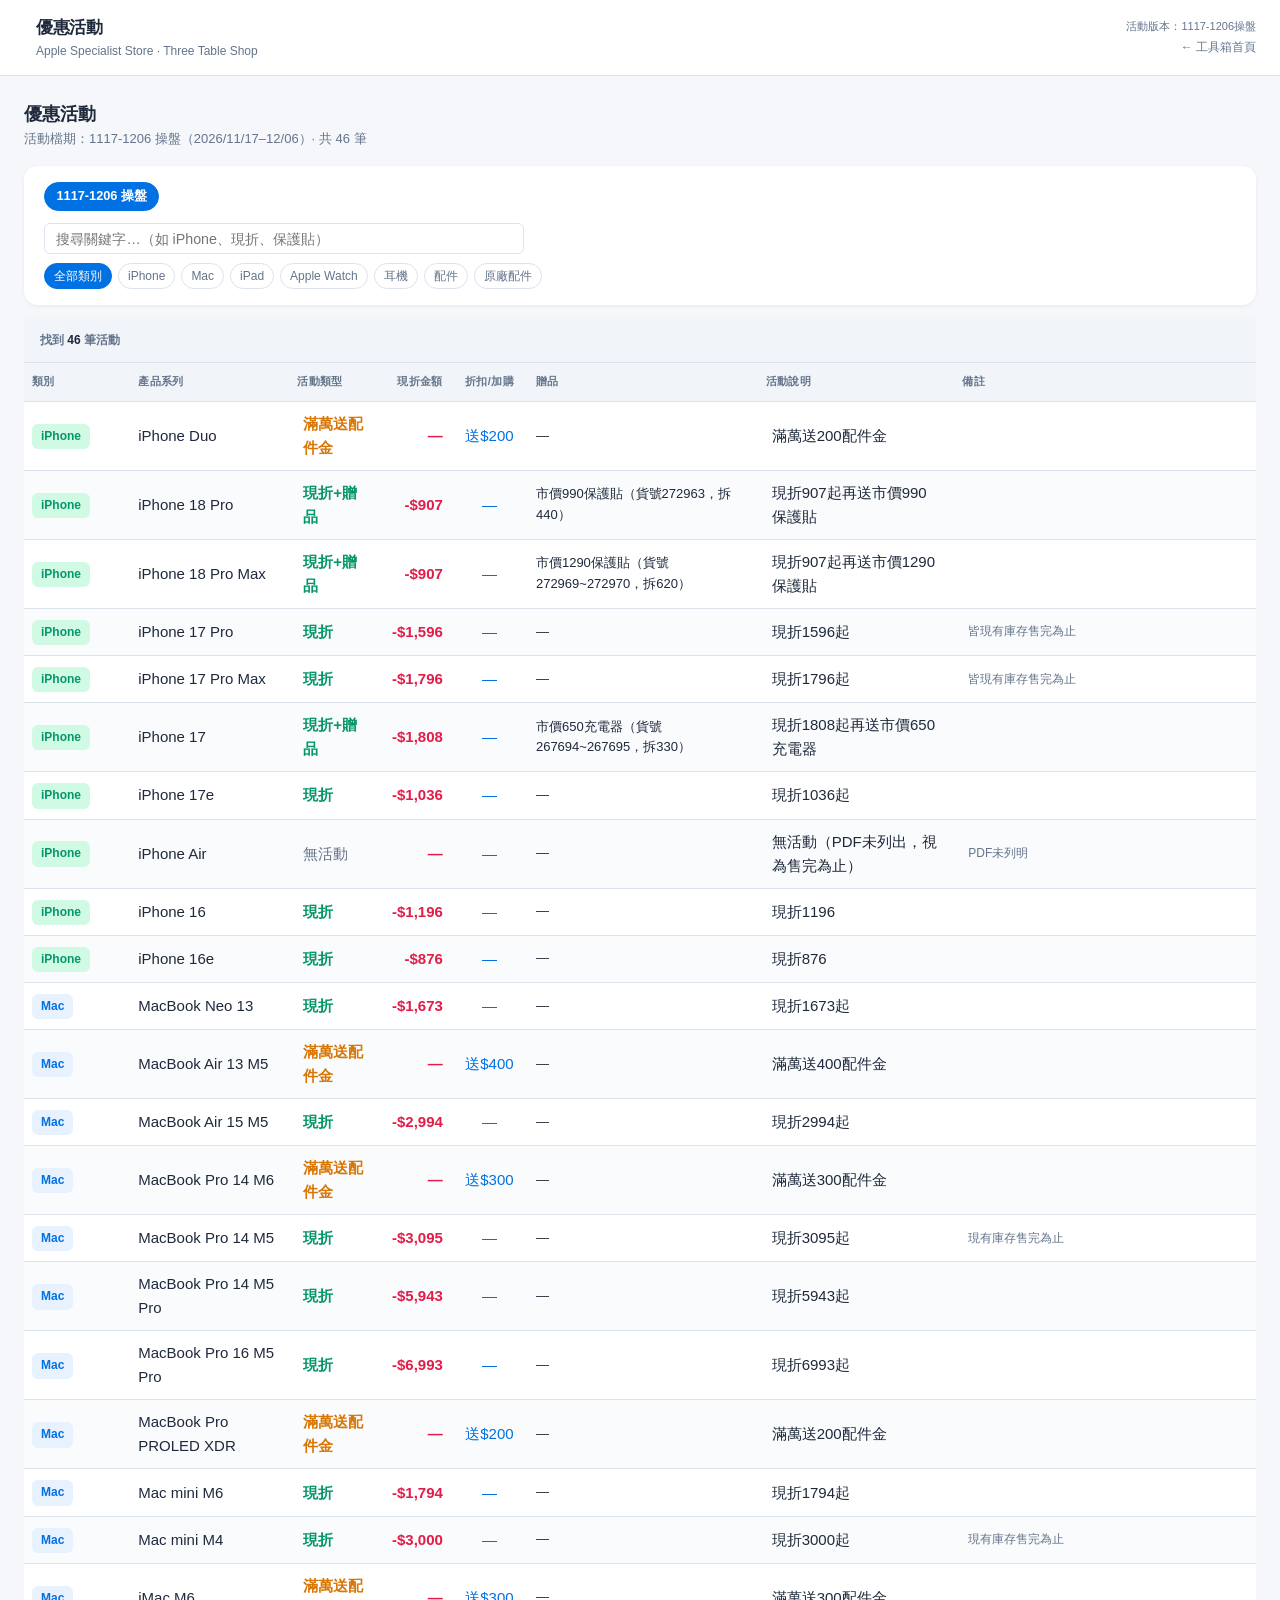
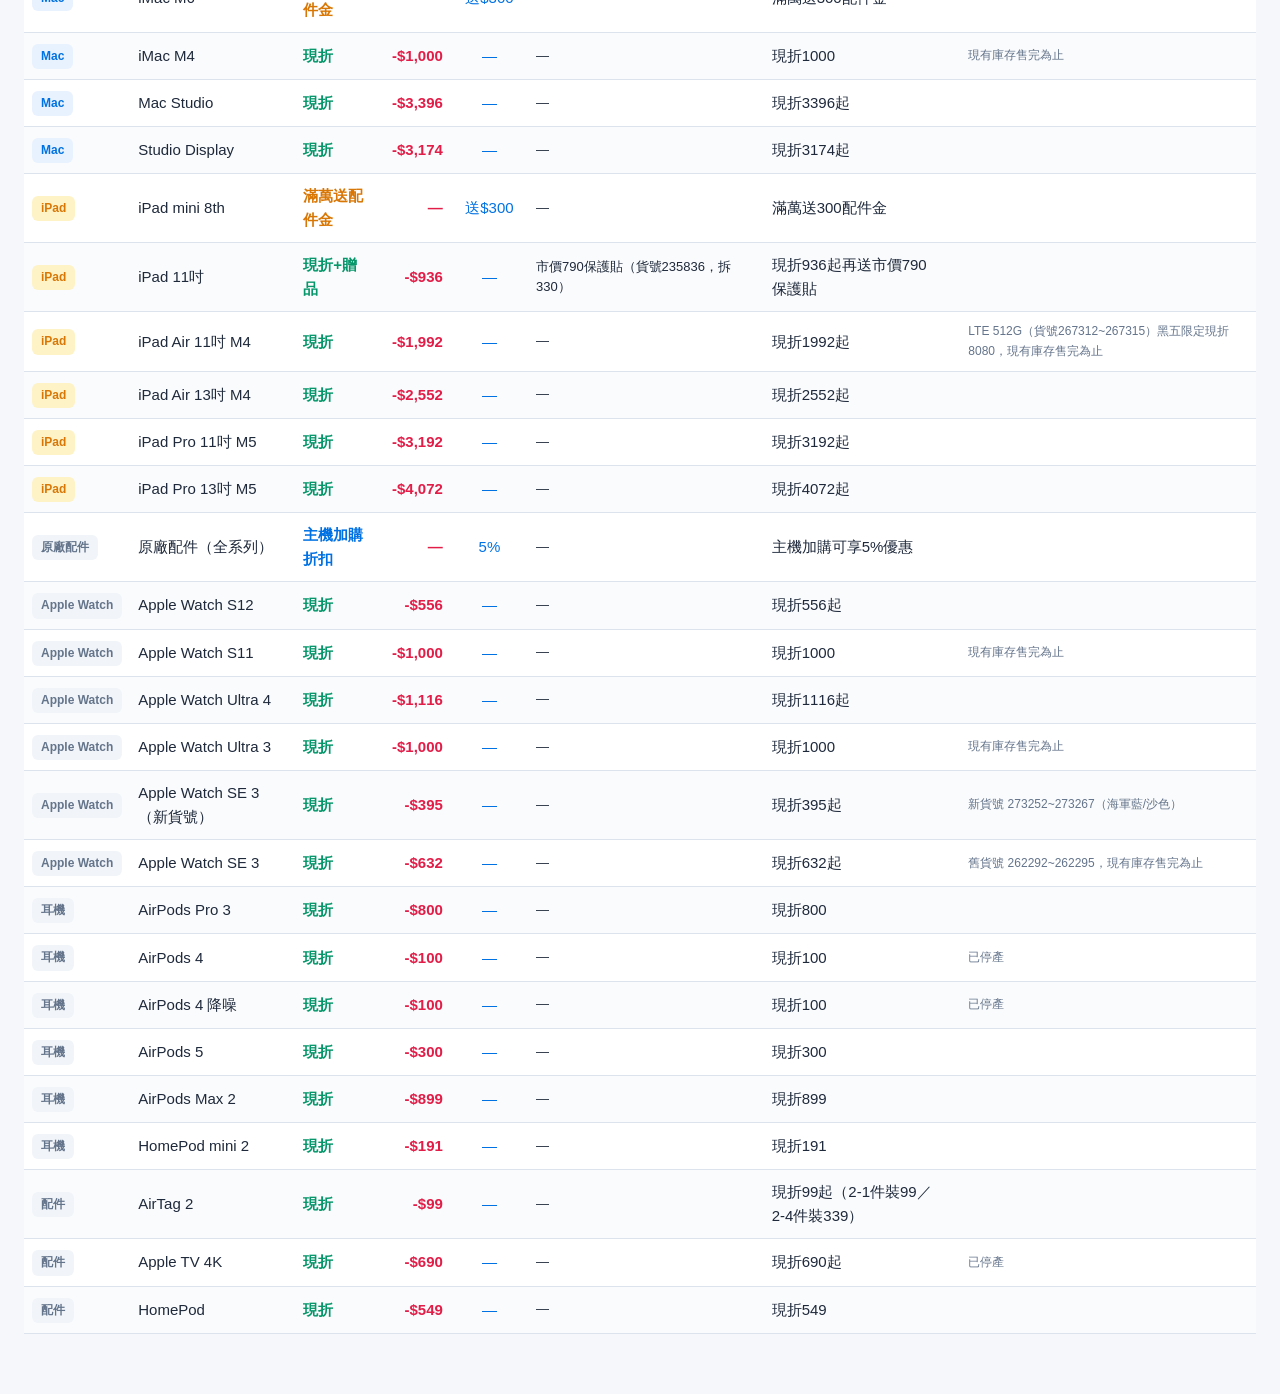
==== commit e7dba5cc: "更新檔期活動（1117-1206操盤，530貨號）" ====
--- a/activity.html
+++ b/activity.html
@@ -34,61 +34,61 @@
 let activityCat = 'all';
 let activityPeriod = 'A';
 
-const ACTIVITY_VERSION = '1106-1116會招操盤';
+const ACTIVITY_VERSION = '1117-1206操盤';
 document.getElementById('activity-updated').textContent = '活動版本：' + ACTIVITY_VERSION;
 
 const ACTIVITY_PERIODS = [
-  {key:'A', label:'1106-1116 會招操盤', range:'2026/11/06–11/16'},
+  {key:'A', label:'1117-1206 操盤', range:'2026/11/17–12/06'},
 ];
 
 const ACTIVITY_ITEMS = [
-  // ══ 1106-1116 會招操盤（period A）══
-  {period:'A', cat:'iPhone', series:'iPhone 16e', type:'現折', discount:1095, pct:null, giftAmt:null, gift:null, desc:'現折1095', note:null},
-  {period:'A', cat:'iPhone', series:'iPhone 17e', type:'現折', discount:1295, pct:null, giftAmt:null, gift:null, desc:'現折1295起', note:null},
-  {period:'A', cat:'iPhone', series:'iPhone 16', type:'現折', discount:1495, pct:null, giftAmt:null, gift:null, desc:'現折1495', note:null},
-  {period:'A', cat:'iPhone', series:'iPhone Air', type:'無活動', discount:null, pct:null, giftAmt:null, gift:null, desc:'無活動（PDF未列出，視為售完為止）', note:'PDF未列明'},
-  {period:'A', cat:'iPhone', series:'iPhone 17', type:'現折+贈品', discount:1863, pct:null, giftAmt:null, gift:'市價990保護貼（貨號272963，拆440）', desc:'現折1863起再送市價990保護貼', note:null},
+  // ══ 1117-1206 操盤（period A）══
+  {period:'A', cat:'iPhone', series:'iPhone Duo', type:'滿萬送配件金', discount:null, pct:null, giftAmt:200, gift:null, desc:'滿萬送200配件金', note:null},
+  {period:'A', cat:'iPhone', series:'iPhone 18 Pro', type:'現折+贈品', discount:907, pct:null, giftAmt:null, gift:'市價990保護貼（貨號272963，拆440）', desc:'現折907起再送市價990保護貼', note:null},
+  {period:'A', cat:'iPhone', series:'iPhone 18 Pro Max', type:'現折+贈品', discount:907, pct:null, giftAmt:null, gift:'市價1290保護貼（貨號272969~272970，拆620）', desc:'現折907起再送市價1290保護貼', note:null},
   {period:'A', cat:'iPhone', series:'iPhone 17 Pro', type:'現折', discount:1596, pct:null, giftAmt:null, gift:null, desc:'現折1596起', note:'皆現有庫存售完為止'},
   {period:'A', cat:'iPhone', series:'iPhone 17 Pro Max', type:'現折', discount:1796, pct:null, giftAmt:null, gift:null, desc:'現折1796起', note:'皆現有庫存售完為止'},
-  {period:'A', cat:'iPhone', series:'iPhone 18 Pro', type:'現折+贈品', discount:1000, pct:null, giftAmt:null, gift:'市價1280 UAG保護殼（貨號272951，拆850）', desc:'現折1000起再送市價1280 UAG保護殼', note:null},
-  {period:'A', cat:'iPhone', series:'iPhone 18 Pro Max', type:'現折+贈品', discount:1027, pct:null, giftAmt:null, gift:'市價790保護貼（貨號272363~272364，拆470）', desc:'現折1027起再送市價790保護貼', note:null},
-  {period:'A', cat:'iPhone', series:'iPhone Duo', type:'滿萬送配件金', discount:null, pct:null, giftAmt:200, gift:null, desc:'滿萬送200配件金', note:null},
-  {period:'A', cat:'Mac', series:'MacBook Neo 13', type:'現折', discount:1912, pct:null, giftAmt:null, gift:null, desc:'現折1912起', note:null},
-  {period:'A', cat:'Mac', series:'MacBook Air 13 M5', type:'滿萬送配件金', discount:null, pct:null, giftAmt:500, gift:null, desc:'滿萬送500配件金', note:null},
-  {period:'A', cat:'Mac', series:'MacBook Air 15 M5', type:'現折', discount:3493, pct:null, giftAmt:null, gift:null, desc:'現折3493起', note:null},
+  {period:'A', cat:'iPhone', series:'iPhone 17', type:'現折+贈品', discount:1808, pct:null, giftAmt:null, gift:'市價650充電器（貨號267694~267695，拆330）', desc:'現折1808起再送市價650充電器', note:null},
+  {period:'A', cat:'iPhone', series:'iPhone 17e', type:'現折', discount:1036, pct:null, giftAmt:null, gift:null, desc:'現折1036起', note:null},
+  {period:'A', cat:'iPhone', series:'iPhone Air', type:'無活動', discount:null, pct:null, giftAmt:null, gift:null, desc:'無活動（PDF未列出，視為售完為止）', note:'PDF未列明'},
+  {period:'A', cat:'iPhone', series:'iPhone 16', type:'現折', discount:1196, pct:null, giftAmt:null, gift:null, desc:'現折1196', note:null},
+  {period:'A', cat:'iPhone', series:'iPhone 16e', type:'現折', discount:876, pct:null, giftAmt:null, gift:null, desc:'現折876', note:null},
+  {period:'A', cat:'Mac', series:'MacBook Neo 13', type:'現折', discount:1673, pct:null, giftAmt:null, gift:null, desc:'現折1673起', note:null},
+  {period:'A', cat:'Mac', series:'MacBook Air 13 M5', type:'滿萬送配件金', discount:null, pct:null, giftAmt:400, gift:null, desc:'滿萬送400配件金', note:null},
+  {period:'A', cat:'Mac', series:'MacBook Air 15 M5', type:'現折', discount:2994, pct:null, giftAmt:null, gift:null, desc:'現折2994起', note:null},
   {period:'A', cat:'Mac', series:'MacBook Pro 14 M6', type:'滿萬送配件金', discount:null, pct:null, giftAmt:300, gift:null, desc:'滿萬送300配件金', note:null},
-  {period:'A', cat:'Mac', series:'MacBook Pro 14 M5', type:'現折', discount:2476, pct:null, giftAmt:null, gift:null, desc:'現折2476起', note:'現有庫存售完為止'},
-  {period:'A', cat:'Mac', series:'MacBook Pro 14 M5 Pro', type:'現折', discount:6792, pct:null, giftAmt:null, gift:null, desc:'現折6792起', note:null},
-  {period:'A', cat:'Mac', series:'MacBook Pro 16 M5 Pro', type:'現折', discount:7992, pct:null, giftAmt:null, gift:null, desc:'現折7992起', note:null},
+  {period:'A', cat:'Mac', series:'MacBook Pro 14 M5', type:'現折', discount:3095, pct:null, giftAmt:null, gift:null, desc:'現折3095起', note:'現有庫存售完為止'},
+  {period:'A', cat:'Mac', series:'MacBook Pro 14 M5 Pro', type:'現折', discount:5943, pct:null, giftAmt:null, gift:null, desc:'現折5943起', note:null},
+  {period:'A', cat:'Mac', series:'MacBook Pro 16 M5 Pro', type:'現折', discount:6993, pct:null, giftAmt:null, gift:null, desc:'現折6993起', note:null},
   {period:'A', cat:'Mac', series:'MacBook Pro PROLED XDR', type:'滿萬送配件金', discount:null, pct:null, giftAmt:200, gift:null, desc:'滿萬送200配件金', note:null},
-  {period:'A', cat:'Mac', series:'Mac mini M6', type:'現折+贈品', discount:1000, pct:null, giftAmt:null, gift:'市價1880 Hub（貨號200285，拆1050）', desc:'現折1000起再送市價1880 Hub', note:null},
-  {period:'A', cat:'Mac', series:'Mac mini M4', type:'現折', discount:2000, pct:null, giftAmt:null, gift:null, desc:'現折2000起', note:'現有庫存售完為止'},
+  {period:'A', cat:'Mac', series:'Mac mini M6', type:'現折', discount:1794, pct:null, giftAmt:null, gift:null, desc:'現折1794起', note:null},
+  {period:'A', cat:'Mac', series:'Mac mini M4', type:'現折', discount:3000, pct:null, giftAmt:null, gift:null, desc:'現折3000起', note:'現有庫存售完為止'},
   {period:'A', cat:'Mac', series:'iMac M6', type:'滿萬送配件金', discount:null, pct:null, giftAmt:300, gift:null, desc:'滿萬送300配件金', note:null},
   {period:'A', cat:'Mac', series:'iMac M4', type:'現折', discount:1000, pct:null, giftAmt:null, gift:null, desc:'現折1000', note:'現有庫存售完為止'},
   {period:'A', cat:'Mac', series:'Mac Studio', type:'現折', discount:3396, pct:null, giftAmt:null, gift:null, desc:'現折3396起', note:null},
-  {period:'A', cat:'Mac', series:'Studio Display', type:'現折', discount:3703, pct:null, giftAmt:null, gift:null, desc:'現折3703起', note:null},
+  {period:'A', cat:'Mac', series:'Studio Display', type:'現折', discount:3174, pct:null, giftAmt:null, gift:null, desc:'現折3174起', note:null},
   {period:'A', cat:'iPad', series:'iPad mini 8th', type:'滿萬送配件金', discount:null, pct:null, giftAmt:300, gift:null, desc:'滿萬送300配件金', note:null},
-  {period:'A', cat:'iPad', series:'iPad 11吋', type:'現折', discount:1192, pct:null, giftAmt:null, gift:null, desc:'現折1192起', note:null},
-  {period:'A', cat:'iPad', series:'iPad Air 11吋 M4', type:'現折', discount:2241, pct:null, giftAmt:null, gift:null, desc:'現折2241起', note:null},
-  {period:'A', cat:'iPad', series:'iPad Air 13吋 M4', type:'現折', discount:2871, pct:null, giftAmt:null, gift:null, desc:'現折2871起', note:null},
-  {period:'A', cat:'iPad', series:'iPad Pro 11吋 M5', type:'現折', discount:3591, pct:null, giftAmt:null, gift:null, desc:'現折3591起', note:null},
-  {period:'A', cat:'iPad', series:'iPad Pro 13吋 M5', type:'現折', discount:4581, pct:null, giftAmt:null, gift:null, desc:'現折4581起', note:null},
-  {period:'A', cat:'原廠配件', series:'原廠配件（全系列）', type:'主機加購折扣', discount:null, pct:'7%', giftAmt:null, gift:null, desc:'主機加購可享7%優惠', note:null},
+  {period:'A', cat:'iPad', series:'iPad 11吋', type:'現折+贈品', discount:936, pct:null, giftAmt:null, gift:'市價790保護貼（貨號235836，拆330）', desc:'現折936起再送市價790保護貼', note:null},
+  {period:'A', cat:'iPad', series:'iPad Air 11吋 M4', type:'現折', discount:1992, pct:null, giftAmt:null, gift:null, desc:'現折1992起', note:'LTE 512G（貨號267312~267315）黑五限定現折8080，現有庫存售完為止'},
+  {period:'A', cat:'iPad', series:'iPad Air 13吋 M4', type:'現折', discount:2552, pct:null, giftAmt:null, gift:null, desc:'現折2552起', note:null},
+  {period:'A', cat:'iPad', series:'iPad Pro 11吋 M5', type:'現折', discount:3192, pct:null, giftAmt:null, gift:null, desc:'現折3192起', note:null},
+  {period:'A', cat:'iPad', series:'iPad Pro 13吋 M5', type:'現折', discount:4072, pct:null, giftAmt:null, gift:null, desc:'現折4072起', note:null},
+  {period:'A', cat:'原廠配件', series:'原廠配件（全系列）', type:'主機加購折扣', discount:null, pct:'5%', giftAmt:null, gift:null, desc:'主機加購可享5%優惠', note:null},
+  {period:'A', cat:'Apple Watch', series:'Apple Watch S12', type:'現折', discount:556, pct:null, giftAmt:null, gift:null, desc:'現折556起', note:null},
+  {period:'A', cat:'Apple Watch', series:'Apple Watch S11', type:'現折', discount:1000, pct:null, giftAmt:null, gift:null, desc:'現折1000', note:'現有庫存售完為止'},
+  {period:'A', cat:'Apple Watch', series:'Apple Watch Ultra 4', type:'現折', discount:1116, pct:null, giftAmt:null, gift:null, desc:'現折1116起', note:null},
+  {period:'A', cat:'Apple Watch', series:'Apple Watch Ultra 3', type:'現折', discount:1000, pct:null, giftAmt:null, gift:null, desc:'現折1000', note:'現有庫存售完為止'},
+  {period:'A', cat:'Apple Watch', series:'Apple Watch SE 3（新貨號）', type:'現折', discount:395, pct:null, giftAmt:null, gift:null, desc:'現折395起', note:'新貨號 273252~273267（海軍藍/沙色）'},
   {period:'A', cat:'Apple Watch', series:'Apple Watch SE 3', type:'現折', discount:632, pct:null, giftAmt:null, gift:null, desc:'現折632起', note:'舊貨號 262292~262295，現有庫存售完為止'},
-  {period:'A', cat:'Apple Watch', series:'Apple Watch SE 3（新貨號）', type:'現折', discount:395, pct:null, giftAmt:null, gift:null, desc:'現折395起', note:'新貨號 273252~273267（海軍藍/沙色）'},
-  {period:'A', cat:'Apple Watch', series:'Apple Watch S11', type:'現折', discount:1000, pct:null, giftAmt:null, gift:null, desc:'現折1000', note:'現有庫存售完為止'},
-  {period:'A', cat:'Apple Watch', series:'Apple Watch S12', type:'現折', discount:556, pct:null, giftAmt:null, gift:null, desc:'現折556起', note:null},
-  {period:'A', cat:'Apple Watch', series:'Apple Watch Ultra 3', type:'現折', discount:1000, pct:null, giftAmt:null, gift:null, desc:'現折1000', note:'現有庫存售完為止'},
-  {period:'A', cat:'Apple Watch', series:'Apple Watch Ultra 4', type:'現折', discount:1116, pct:null, giftAmt:null, gift:null, desc:'現折1116起', note:null},
-  {period:'A', cat:'耳機', series:'AirPods Pro 3', type:'現折', discount:900, pct:null, giftAmt:null, gift:null, desc:'現折900', note:null},
+  {period:'A', cat:'耳機', series:'AirPods Pro 3', type:'現折', discount:800, pct:null, giftAmt:null, gift:null, desc:'現折800', note:null},
   {period:'A', cat:'耳機', series:'AirPods 4', type:'現折', discount:100, pct:null, giftAmt:null, gift:null, desc:'現折100', note:'已停產'},
   {period:'A', cat:'耳機', series:'AirPods 4 降噪', type:'現折', discount:100, pct:null, giftAmt:null, gift:null, desc:'現折100', note:'已停產'},
   {period:'A', cat:'耳機', series:'AirPods 5', type:'現折', discount:300, pct:null, giftAmt:null, gift:null, desc:'現折300', note:null},
-  {period:'A', cat:'耳機', series:'AirPods Max 2', type:'現折', discount:1259, pct:null, giftAmt:null, gift:null, desc:'現折1259', note:null},
-  {period:'A', cat:'耳機', series:'HomePod mini 2', type:'現折', discount:239, pct:null, giftAmt:null, gift:null, desc:'現折239', note:null},
-  {period:'A', cat:'配件', series:'AirTag 2', type:'現折', discount:98, pct:null, giftAmt:null, gift:null, desc:'現折98起（2-1件裝98／2-4件裝338）', note:null},
+  {period:'A', cat:'耳機', series:'AirPods Max 2', type:'現折', discount:899, pct:null, giftAmt:null, gift:null, desc:'現折899', note:null},
+  {period:'A', cat:'耳機', series:'HomePod mini 2', type:'現折', discount:191, pct:null, giftAmt:null, gift:null, desc:'現折191', note:null},
+  {period:'A', cat:'配件', series:'AirTag 2', type:'現折', discount:99, pct:null, giftAmt:null, gift:null, desc:'現折99起（2-1件裝99／2-4件裝339）', note:null},
   {period:'A', cat:'配件', series:'Apple TV 4K', type:'現折', discount:690, pct:null, giftAmt:null, gift:null, desc:'現折690起', note:'已停產'},
-  {period:'A', cat:'配件', series:'HomePod', type:'現折', discount:769, pct:null, giftAmt:null, gift:null, desc:'現折769', note:null},
+  {period:'A', cat:'配件', series:'HomePod', type:'現折', discount:549, pct:null, giftAmt:null, gift:null, desc:'現折549', note:null},
 ];
 function updateActivityResults(){
   const q = activityQuery.toLowerCase();
